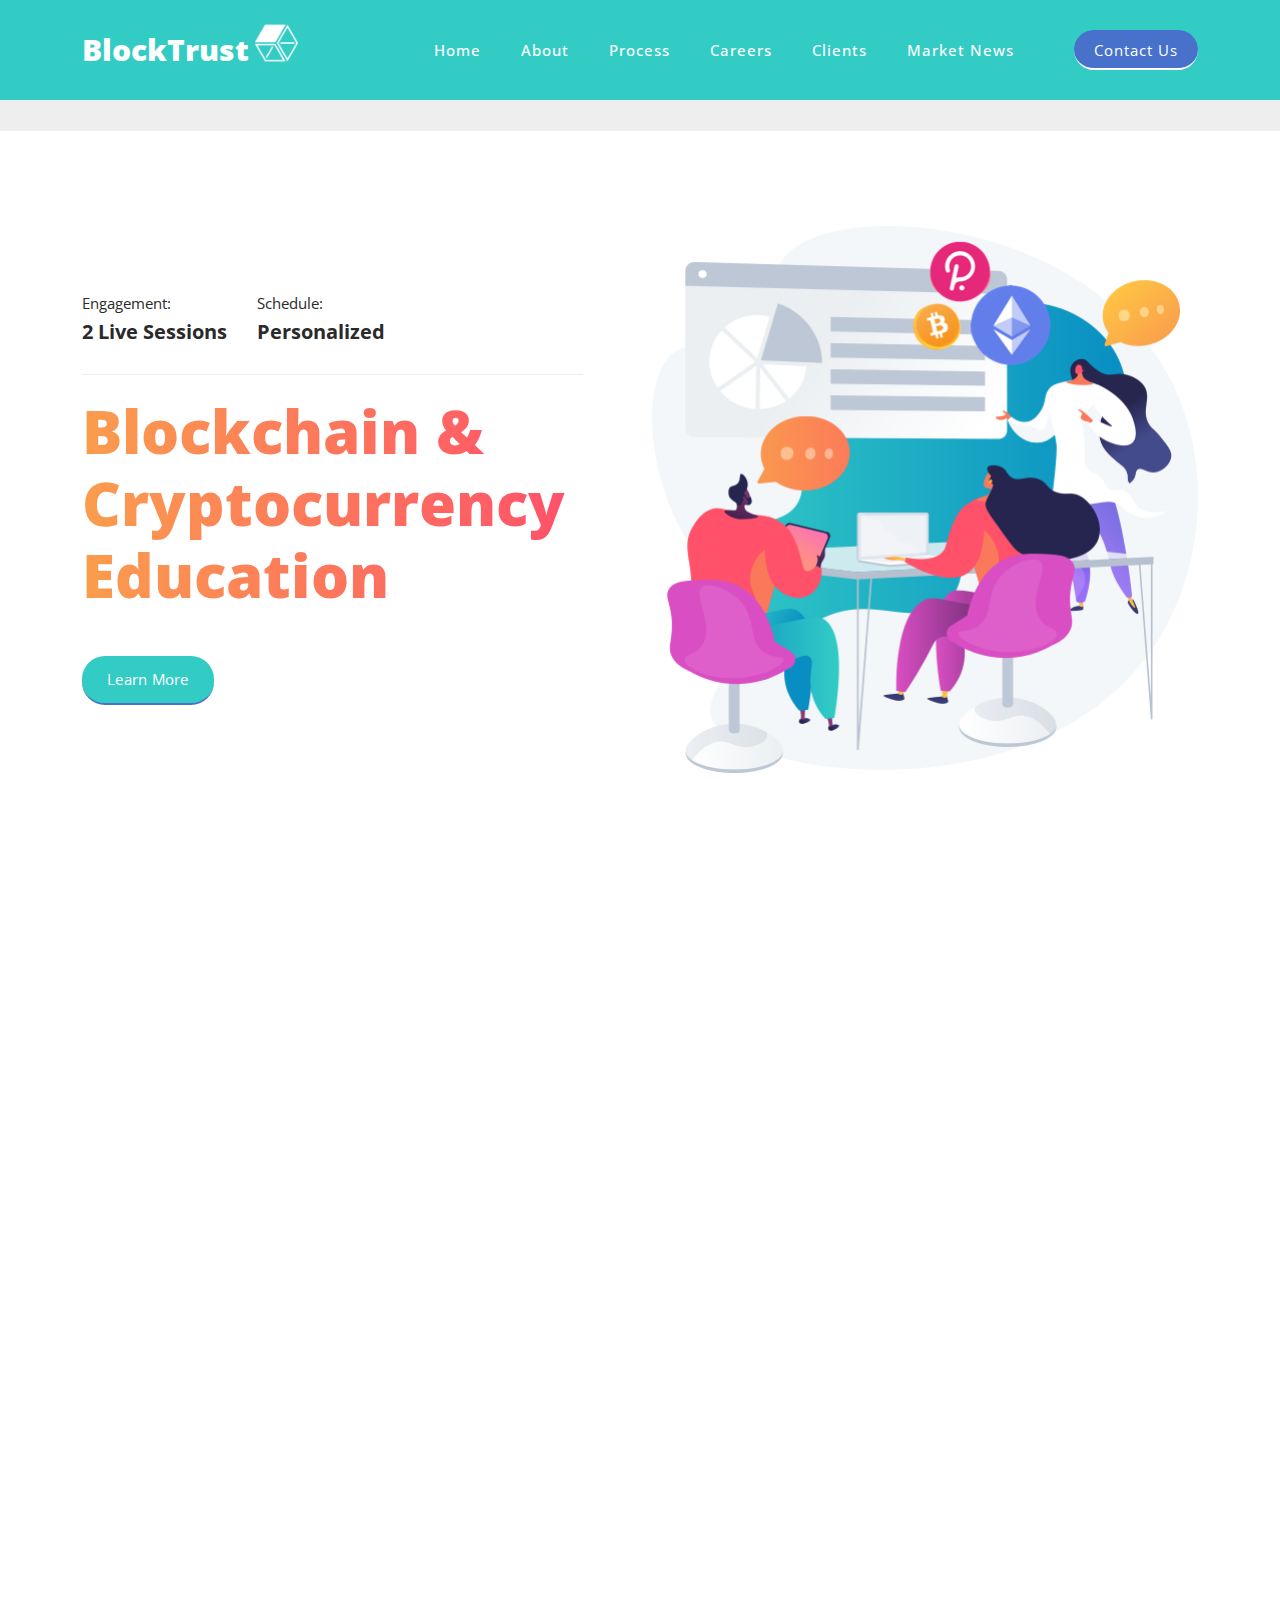
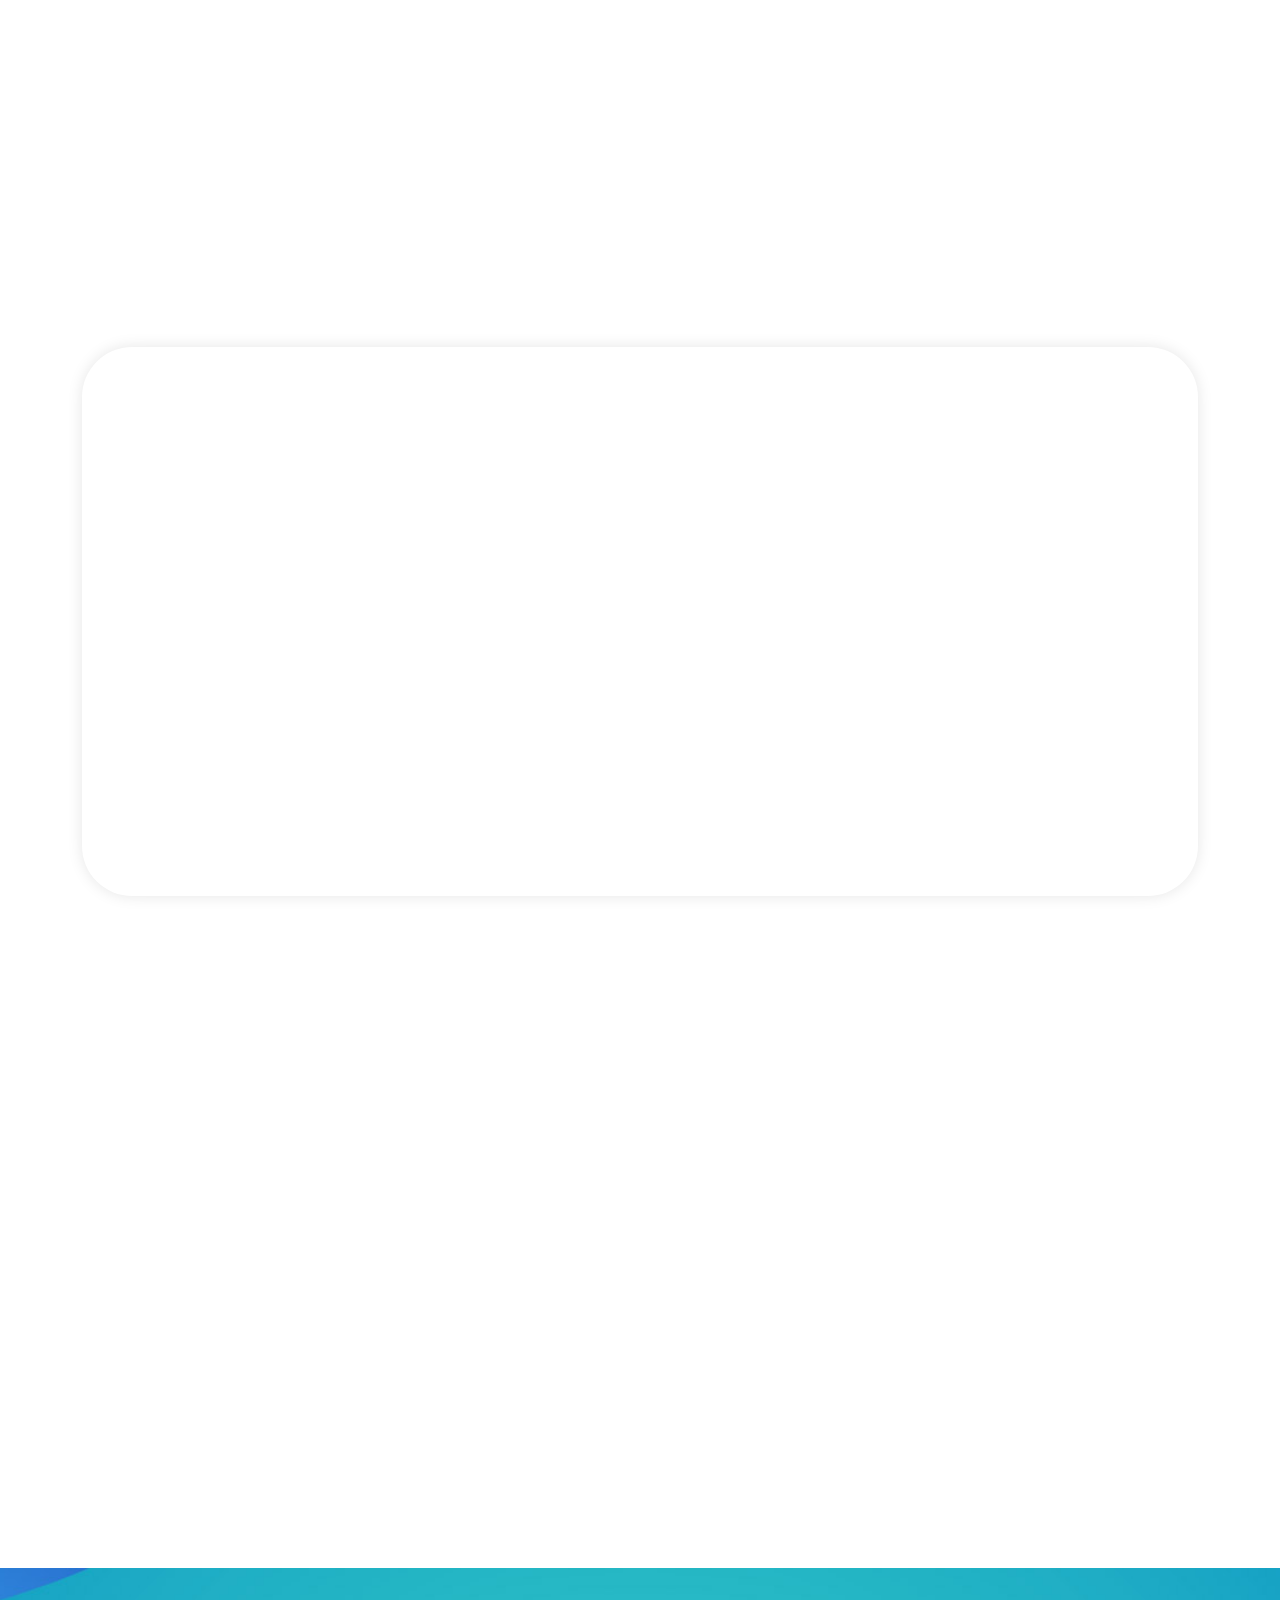
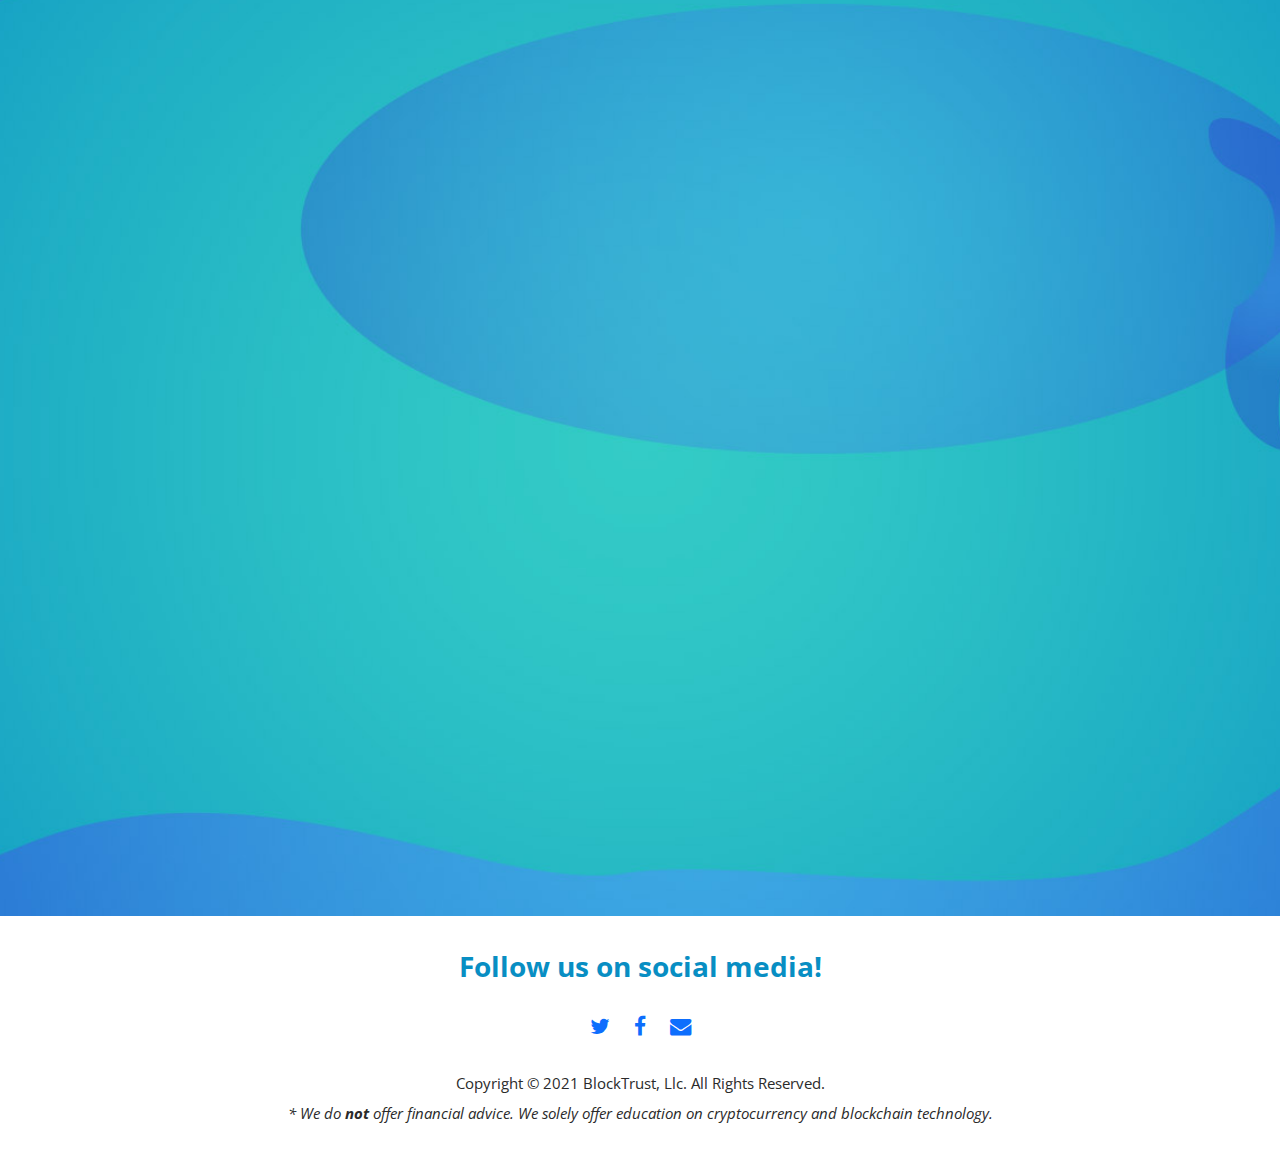
==== index.html @ fb780bac "updates" ====
<!DOCTYPE html>
<html lang="en">

  <head>

    <meta charset="UTF-8">
    <meta name="viewport" content="width=device-width, initial-scale=1, shrink-to-fit=no">
    <meta name="description" content="BlockTrust helps build clients' fluency in blockchain technology and empower them to take advantage of the opportunities the 'decentralized finance' (DeFi) technology revolution offers.">
    <meta name="author" content="BlockTrust Advisors">
    <link rel="icon" href="assets/images/favicon/favicon.ico" />
    <link rel="preconnect" href="https://fonts.gstatic.com">
    <link href="https://fonts.googleapis.com/css2?family=Open+Sans:wght@300;400;600;700;800&display=swap" rel="stylesheet">

    <title>BlockTrust - Blockchain & Cryptocurrency Education</title>

    <!-- Bootstrap core CSS -->
    <link href="vendor/bootstrap/css/bootstrap.min.css" rel="stylesheet">


    <!-- Additional CSS Files -->
    <link rel="stylesheet" href="assets/css/fontawesome.css">
    <link rel="stylesheet" href="assets/css/templatemo-seo-dream.css">
    <link rel="stylesheet" href="assets/css/animated.css">
    <link rel="stylesheet" href="assets/css/owl.css">
<!--

TemplateMo 563 SEO Dream

https://templatemo.com/tm-563-seo-dream

-->

</head>

<body>

  <!-- ***** Preloader Start ***** -->
  <div id="js-preloader" class="js-preloader">
    <div class="preloader-inner">
      <span class="dot"></span>
      <div class="dots">
        <span></span>
        <span></span>
        <span></span>
      </div>
    </div>
  </div>
  <!-- ***** Preloader End ***** -->

  <!-- ***** Header Area Start ***** -->
  <header class="header-area header-sticky wow slideInDown" data-wow-duration="0.75s" data-wow-delay="0s">
    
    <div class="container">
      <div class="row">
        <div class="col-12">
          <nav class="main-nav">
            <!-- ***** Logo Start ***** -->
            <a href="/" class="logo">
              <h4>BlockTrust <img style="vertical-align: baseline;max-width:44px;margin-bottom: -4px;margin-left:-3px" src="assets/images/logo_white.png" alt=""></h4>
            </a>
            <!-- ***** Logo End ***** -->
            <!-- ***** Menu Start ***** -->
            <ul class="nav">
              <li class="scroll-to-section"><a href="#top" class="active">Home</a></li>
              <li class="scroll-to-section"><a href="#about">About</a></li>
              <li class="scroll-to-section"><a href="#process">Process</a></li>
              <!--<li class="scroll-to-section"><a href="#services">Services</a></li>-->
              <!-- <li class="scroll-to-section"><a href="#news">Market News</a></li>--> 
              <li class="scroll-to-section"><a href="/careers">Careers</a></li> 
                  <li class="scroll-to-section"><a href="/clients">Clients</a></li> 
              <li class="scroll-to-section"><a href="/blog">Market News</a></li> 
              <!-- <li class="scroll-to-section"><a href="#contact">Contact Us</a></li> --> 
              <li class="scroll-to-section"><div class="main-blue-button"><a href="#contact">Contact Us</a></div></li> 
            </ul>        
            <a class='menu-trigger'>
                <span>Menu</span>
            </a>
            <!-- ***** Menu End ***** -->
          </nav>
        </div>
      </div>
    </div>
    <!-- ***** News Ticker Area Start ***** -->
    <div class="tcontainer">
      <div class="ticker-wrap">
        <div class="ticker-move">
          <div class="ticker-item"><strong>8/10</strong> AMC announces they will accept Bitcoin as payment.</div>
          <div class="ticker-item"><strong>8/9</strong> Changes to crypto provision in infrastructure bill blocked</div>
          <div class="ticker-item"><strong>8/2</strong> Cardano hits 2-month high with parachain auctions</div>
          <div class="ticker-item"><strong>6/19</strong> Paraguayan official says he plans to introduce bitcoin legislation next month.</div>
          <div class="ticker-item"><strong>6/18</strong> Goldman Sachs Begins Trading BTC Futures.</div>
          <div class="ticker-item"><strong>6/14</strong> Bitcoin jumps 12% amid international adoption news.</div>
          <div class="ticker-item"><strong>6/10</strong> SEC insider says Bitcoin ETF may be pushed to 2022.</div>
          <div class="ticker-item"><strong>6/8</strong> El Salvador becomes first country to adopt Bitcoin as legal tender.</div>
          <div class="ticker-item"><strong>5/24</strong> Goldman Sachs calls cryptocurrency an institutional asset class</div>
          <div class="ticker-item"><strong>5/5</strong> Janet Yellen hints at new regulatory structure for cryptocurrency, digital assets.</div>
          <div class="ticker-item"><strong>2/1</strong> J.P. Morgan creates digital coin for payments</div>
        </div>
      </div>
    </div>
    <!-- ***** News Ticker Area End ***** -->
  </header>
  <!-- ***** Header Area End ***** -->

  <div class="main-banner wow fadeIn" id="top" data-wow-duration="1s" data-wow-delay="0.5s">
    <div class="container">
      <div class="row">
        <div class="col-lg-12">
          <div class="row">
            <div class="col-lg-6 align-self-center">
              <div class="left-content header-text wow fadeInLeft" data-wow-duration="1s" data-wow-delay="1s">
                <div class="row">
                  <div class="col-lg-4 col-sm-4">
                    <div class="info-stat">
                      <h6>Engagement:</h6>
                      <h4>2 Live Sessions</h4>
                    </div>
                  </div>
                                    <div class="col-lg-4 col-sm-4">
                    <div class="info-stat">
                      <h6>Schedule:</h6>
                      <h4>Personalized</h4>
                    </div>
                  </div>
                  <div class="col-lg-4 col-sm-4">
                    <div class="info-stat">
                      <!-- <h6>Fee:</h6>
                      <h4>$225</h4> -->
                    </div>
                  </div>
                  <div class="col-lg-12">
                    <h2>Blockchain &amp; Cryptocurrency Education</h2>
                  </div>
                  <div class="col-lg-12">
                    <div class="main-green-button scroll-to-section">
                      <a href="#about">Learn More</a>
                    </div>
                  </div>
                </div>
              </div>
            </div>
            <div class="col-lg-6">
              <div class="right-image wow fadeInRight" data-wow-duration="1s" data-wow-delay="0.5s">
                <img src="assets/images/about-left-image.png" alt="">
              </div>
            </div>
          </div>
        </div>
      </div>
    </div>
  </div>



  <div id="about" class="about-us section">
    <div class="container">
      <div class="row">
        <div class="col-lg-6">
          <div class="left-image wow fadeInLeft" data-wow-duration="1s" data-wow-delay="0.5s">
            <img src="assets/images/banner-right-image.png" alt="">
          </div>
        </div>
        <div class="col-lg-6 align-self-center wow fadeInRight" data-wow-duration="1s" data-wow-delay="0.5s">
          <div class="section-heading">
            <h6>About Us</h6>
            <h2>We enable clients to use <em>blockchain</em> technology &amp; <span>wisely</span> invest.</h2>
          </div>
          <div class="row">
            <div class="col-lg-4 col-sm-4">
              <div class="about-item">
                <h4>Global</h4>
                <h6>3+ continents</h6>
              </div>
            </div>
            <div class="col-lg-4 col-sm-4">
              <div class="about-item">
                <h4>50+</h4>
                <h6>onboarded clients</h6>
              </div>
            </div>
            <div class="col-lg-4 col-sm-4">
              <div class="about-item">
                <h4>Experience</h4>
                <h6>9+ years</h6>
              </div>
            </div>
          </div>
          <p>Interest in crypto is skyrocketing, and while polls show massive public interest in cryptocurrency, the newness of the market, technological barriers, and price volatility can make dipping your toes into cryptocurrency an intimidating venture. Our mission is to build clients' fluency in blockchain technology and empower them to take advantage of the opportunities this technological revolution presents.</p> 
          <em>* We do <strong>not</strong> offer financial advice. We solely offer education on cryptocurrency and blockchain technology.</em>
          <!--  <div class="main-green-button"><a href="#process">Discover our process</a></div> -->
        </div>
      </div>
    </div>
  </div>
 

  <div id="process" class="features section" style="padding-top: 200px;">
    <div class="container">
      <div class="row">
        <div class="col-lg-6 offset-lg-3">
          <div class="section-heading wow bounceIn" data-wow-duration="1s" data-wow-delay="0.2s">
            <h6>Our Process</h6>
            <h2><span>Education</span> to <em>empower</em> clients</h2>
          </div>
        </div>
      </div>
    </div>
    <div class="container">
      <div class="row">
        <div class="col-lg-12">
          <div class="features-content">
            <div class="row">
              <div class="col-lg-3">
                <div class="features-item first-feature wow fadeInUp" data-wow-duration="1s" data-wow-delay="0s">
                  <div class="first-number number">
                    <h6>01</h6>
                  </div>
                  <div class="icon"></div>
                  <h4>Build Understanding</h4>
                  <div class="line-dec"></div>
                  <p style="font-size:13px">Cryptocurrency is quickly emerging as a complex asset class. Understanding the 'big picture' of decentralized finance (DeFi) is the first step to understanding the market.</p>
                </div>
              </div>
              <div class="col-lg-3">
                <div class="features-item second-feature wow fadeInUp" data-wow-duration="1s" data-wow-delay="0.2s">
                  <div class="second-number number">
                    <h6>02</h6>
                  </div>
                  <div class="icon"></div>
                  <h4>Develop a Strategy</h4>
                  <div class="line-dec"></div>
                  <p style="font-size:13px">With innovation comes volatility, and identifying 'blue-chip' crypto investments backed by real teams and companies is the key to risk mitigation. Thankfully, these don't change very often.</p>
                </div>
              </div>
              <div class="col-lg-3">
                <div class="features-item third-feature wow fadeInUp" data-wow-duration="1s" data-wow-delay="0.4s">
                  <div class="third-number number">
                    <h6>03</h6>
                  </div>
                  <div class="icon"></div>
                  <h4>Store<br>Securely</h4>
                  <div class="line-dec"></div>
                  <p style="font-size:13px">There are multiple online exchanges and proprietary software claiming to be the best when it comes to buying and storing crypto assets. We'll demistify this process and outline the pros and cons of each approach.</p>
                </div>
              </div>
              <div class="col-lg-3">
                <div class="features-item fourth-feature last-features-item wow fadeInUp" data-wow-duration="1s" data-wow-delay="0.6s">
                  <div class="fourth-number number">
                    <h6>04</h6>
                  </div>
                  <div class="icon"></div>
                  <h4>Analyze Performance</h4>
                  <div class="line-dec"></div>
                  <p style="font-size:13px">Success requires constant adjustment, and we do that for you. Our clients receive lifetime access to newsletters and quarterly market reports on market sentiment and emerging opportunities.</p>
                </div>
              </div>
            </div>
          </div>
        </div>
        <!--
        <div class="col-lg-12">
          <div class="skills-content">
            <div class="row">
              <div class="col-lg-3">
                <div class="skill-item wow fadeIn" data-wow-duration="1s" data-wow-delay="0s">
                  <div class="progress" data-percentage="80">
                    <span class="progress-left">
                      <span class="progress-bar"></span>
                    </span>
                    <span class="progress-right">
                      <span class="progress-bar"></span>
                    </span>
                    <div class="progress-value">
                      <div>
                        80%<br>
                        <span>HTML/CSS/JS</span>
                      </div>
                    </div>
                  </div>
                </div>
              </div>
              <div class="col-lg-3">
                <div class="skill-item wow fadeIn" data-wow-duration="1s" data-wow-delay="0.2s">
                  <div class="progress" data-percentage="60">
                    <span class="progress-left">
                      <span class="progress-bar"></span>
                    </span>
                    <span class="progress-right">
                      <span class="progress-bar"></span>
                    </span>
                    <div class="progress-value">
                      <div>
                        60%<br>
                        <span>Wordpress</span>
                      </div>
                    </div>
                  </div>
                </div>
              </div>
              <div class="col-lg-3">
                <div class="skill-item wow fadeIn" data-wow-duration="1s" data-wow-delay="0.4s">
                  <div class="progress" data-percentage="90">
                    <span class="progress-left">
                      <span class="progress-bar"></span>
                    </span>
                    <span class="progress-right">
                      <span class="progress-bar"></span>
                    </span>
                    <div class="progress-value">
                      <div>
                        90%<br>
                        <span>Marketing</span>
                      </div>
                    </div>
                  </div>
                </div>
              </div>
              <div class="col-lg-3">
                <div class="skill-item last-skill-item wow fadeIn" data-wow-duration="1s" data-wow-delay="0.6s">
                  <div class="progress" data-percentage="70">
                    <span class="progress-left">
                      <span class="progress-bar"></span>
                    </span>
                    <span class="progress-right">
                      <span class="progress-bar"></span>
                    </span>
                    <div class="progress-value">
                      <div>
                        70%<br>
                        <span>Photoshop</span>
                      </div>
                    </div>
                  </div>
                </div>
              </div>
            </div>
          </div>
        </div>
        --> 
      </div>
    </div>
  </div>


  <!-- 
  <div id="services" class="our-services section">
    <div class="container">
      <div class="row">
        <div class="col-lg-6 offset-lg-3">
          <div class="section-heading wow bounceIn" data-wow-duration="1s" data-wow-delay="0.2s">
            <h6>Our Services</h6>
            <h2 style="color:red">Might hide this section?</h2>
             <h2>Discover What We Do &amp; <span>Offer</span> To Our <em>Clients</em></h2> 
          </div>
        </div>
      </div>
    </div>
    <div class="container-fluid">
      <div class="row">
        <div class="col-lg-4">
          <div class="service-item wow bounceInUp" data-wow-duration="1s" data-wow-delay="0.3s">
            <div class="row">
              <div class="col-lg-4">
                <div class="icon">
                  <img src="assets/images/service-icon-01.png" alt="">
                </div>
              </div>
              <div class="col-lg-8">
                <div class="right-content">
                  <h4>Similar Websites</h4>
                  <p>Sed ut perspiciatis unde omnis iste natus error sit voluptatem accusantium dormque laudantium.</p>
                </div>
              </div>
            </div>
          </div>
        </div>
        <div class="col-lg-4">
          <div class="service-item wow bounceInUp" data-wow-duration="1s" data-wow-delay="0.4s">
            <div class="row">
              <div class="col-lg-4">
                <div class="icon">
                  <img src="assets/images/service-icon-02.png" alt="">
                </div>
              </div>
              <div class="col-lg-8">
                <div class="right-content">
                  <h4>Website Trends</h4>
                  <p>Sed ut perspiciatis unde omnis iste natus error sit voluptatem accusantium dormque laudantium.</p>
                </div>
              </div>
            </div>
          </div>
        </div>
        <div class="col-lg-4">
          <div class="service-item wow bounceInUp" data-wow-duration="1s" data-wow-delay="0.5s">
            <div class="row">
              <div class="col-lg-4">
                <div class="icon">
                  <img src="assets/images/service-icon-03.png" alt="">
                </div>
              </div>
              <div class="col-lg-8">
                <div class="right-content">
                  <h4>Traffic Analysis</h4>
                  <p>Sed ut perspiciatis unde omnis iste natus error sit voluptatem accusantium dormque laudantium.</p>
                </div>
              </div>
            </div>
          </div>
        </div>
        <div class="col-lg-4">
          <div class="service-item wow bounceInUp" data-wow-duration="1s" data-wow-delay="0.6s">
            <div class="row">
              <div class="col-lg-4">
                <div class="icon">
                  <img src="assets/images/service-icon-03.png" alt="">
                </div>
              </div>
              <div class="col-lg-8">
                <div class="right-content">
                  <h4>Optimizing Keywords</h4>
                  <p>Sed ut perspiciatis unde omnis iste natus error sit voluptatem accusantium dormque laudantium.</p>
                </div>
              </div>
            </div>
          </div>
        </div>
        <div class="col-lg-4">
          <div class="service-item wow bounceInUp" data-wow-duration="1s" data-wow-delay="0.7s">
            <div class="row">
              <div class="col-lg-4">
                <div class="icon">
                  <img src="assets/images/service-icon-01.png" alt="">
                </div>
              </div>
              <div class="col-lg-8">
                <div class="right-content">
                  <h4>Page Optimizations</h4>
                  <p>Sed ut perspiciatis unde omnis iste natus error sit voluptatem accusantium dormque laudantium.</p>
                </div>
              </div>
            </div>
          </div>
        </div>
        <div class="col-lg-4">
          <div class="service-item wow bounceInUp" data-wow-duration="1s" data-wow-delay="0.8s">
            <div class="row">
              <div class="col-lg-4">
                <div class="icon">
                  <img src="assets/images/service-icon-02.png" alt="">
                </div>
              </div>
              <div class="col-lg-8">
                <div class="right-content">
                  <h4>Deep URL Analysis</h4>
                  <p>Sed ut perspiciatis unde omnis iste natus error sit voluptatem accusantium dormque laudantium.</p>
                </div>
              </div>
            </div>
          </div>
        </div>
      </div>
    </div>
  </div>
  --> 

  <div id="news" class="our-news section">
    <div class="container">
      <div class="row">
        <div class="col-lg-7">
          <div class="section-heading wow fadeInLeft" data-wow-duration="1s" data-wow-delay="0.3s">
            <h6>Market News</h6>
            <h2>View the most recent news related to <em>cryptocurrency</em> and <span>blockchain</span> technology</h2>
          </div>
        </div>
      </div>
    </div>
    <div class="container-fluid wow fadeIn" data-wow-duration="1s" data-wow-delay="0.7s">
      <div class="row">
        <div class="col-lg-12">
          <div class="loop owl-carousel">
            
<!-- 
            <div class="item">
              <div class="news-item">
                <div class="thumb" style="  background: rgb(51,204,197); background: linear-gradient(105deg, rgba(51,204,197,1) 0%, rgba(8,141,195,1) 100%); height:200px;">
                   <div style="padding:24px;">
                    <span style="text-align:left !important;color:#fff;font-size:14px;font-weight:bold">05/24/2021</span><br><br>
                    <p style="text-align:left; color:#fff">Goldman Sachs calls cryptocurrency an institutional asset class</p>
                    <p style="text-align:left; color:#fff;margin-top:12px;"><a title="Goldman Sachs calls cryptocurrency an institutional asset class" target="_blank" rel="noopener noreferrer" href="https://www.goldmansachs.com/insights/pages/crypto-a-new-asset-class.html">
                      Read more...</a></p>
                  </div>
                </div>
              </div>
              <div class="news-item">
                <div class="thumb" style="  background: rgb(51,204,197); background: linear-gradient(105deg, rgba(51,204,197,1) 0%, rgba(8,141,195,1) 100%); height:200px;">
                   <div style="padding:24px;">
                    <span style="text-align:left !important;color:#fff;font-size:14px;font-weight:bold">02/01/2021</span><br><br>
                    <p style="text-align:left; color:#fff">J.P. Morgan creates digital coin for payments</p>
                    <p style="text-align:left; color:#fff;margin-top:12px;"><a title="J.P. Morgan creates digital coin for payments" target="_blank" rel="noopener noreferrer" href="https://www.jpmorgan.com/solutions/cib/news/digital-coin-payments">
                      Read more...</a></p>
                  </div>
                </div>
              </div>
            </div>



            <div class="item">
              <div class="news-item">
                <div class="thumb" style="  background: rgb(51,204,197); background: linear-gradient(105deg, rgba(51,204,197,1) 0%, rgba(8,141,195,1) 100%); height:200px;">
                   <div style="padding:24px;">
                    <span style="text-align:left !important;color:#fff;font-size:14px;font-weight:bold">05/05/2021</span><br><br>
                    <p style="text-align:left; color:#fff">Janet Yellen hints at new regulatory structure for cryptocurrency, digital assets</p>
                    <p style="text-align:left; color:#fff;margin-top:12px;"><a title="Janet Yellen hints at new regulatory structure for cryptocurrency, digital assets" target="_blank" rel="noopener noreferrer" href="https://www.ledgerinsights.com/janet-yellen-hints-at-new-regulatory-structure-for-cryptocurrency-digital-assets/">
                      Read more...</a></p>
                  </div>
                </div>
              </div>
              <div class="news-item">
                <div class="thumb" style="  background: rgb(51,204,197); background: linear-gradient(105deg, rgba(51,204,197,1) 0%, rgba(8,141,195,1) 100%); height:200px;">
                   <div style="content:contain;padding:18px;">
                    <span style="text-align:left !important;color:#fff;font-size:14px;font-weight:bold">05/05/2021</span><br><br>
                    <p style="text-align:left; color:#fff">Janet Yellen hints at new regulatory structure for cryptocurrency, digital assets</p>
                    <p style="text-align:left; color:#fff;margin-top:12px;"><a title="Janet Yellen hints at new regulatory structure for cryptocurrency, digital assets" target="_blank" rel="noopener noreferrer" href="https://www.ledgerinsights.com/janet-yellen-hints-at-new-regulatory-structure-for-cryptocurrency-digital-assets/">
                      Read more...</a></p>
                  </div>
                </div>
              </div>
            </div>



            <div class="item">
              <div class="news-item">
                <div class="thumb" style="  background: rgb(51,204,197); background: linear-gradient(105deg, rgba(51,204,197,1) 0%, rgba(8,141,195,1) 100%); height:200px;">
                   <div style="padding:24px;">
                    <span style="text-align:left !important;color:#fff;font-size:14px;font-weight:bold">05/05/2021</span><br><br>
                    <p style="text-align:left; color:#fff">Janet Yellen hints at new regulatory structure for cryptocurrency, digital assets</p>
                    <p style="text-align:left; color:#fff;margin-top:12px;"><a title="Janet Yellen hints at new regulatory structure for cryptocurrency, digital assets" target="_blank" rel="noopener noreferrer" href="https://www.ledgerinsights.com/janet-yellen-hints-at-new-regulatory-structure-for-cryptocurrency-digital-assets/">
                      Read more...</a></p>
                  </div>
                </div>
              </div>
              <div class="news-item">
                <div class="thumb" style="  background: rgb(51,204,197); background: linear-gradient(105deg, rgba(51,204,197,1) 0%, rgba(8,141,195,1) 100%); height:200px;">
                   <div style="content:contain;padding:18px;">
                    <span style="text-align:left !important;color:#fff;font-size:14px;font-weight:bold">05/05/2021</span><br><br>
                    <p style="text-align:left; color:#fff">Janet Yellen hints at new regulatory structure for cryptocurrency, digital assets</p>
                    <p style="text-align:left; color:#fff;margin-top:12px;"><a title="Janet Yellen hints at new regulatory structure for cryptocurrency, digital assets" target="_blank" rel="noopener noreferrer" href="https://www.ledgerinsights.com/janet-yellen-hints-at-new-regulatory-structure-for-cryptocurrency-digital-assets/">
                      Read more...</a></p>
                  </div>
                </div>
              </div>
            </div>


            <div class="item">
              <div class="news-item">
                <div class="thumb" style="  background: rgb(51,204,197); background: linear-gradient(105deg, rgba(51,204,197,1) 0%, rgba(8,141,195,1) 100%); height:200px;">
                   <div style="padding:24px;">
                    <span style="text-align:left !important;color:#fff;font-size:14px;font-weight:bold">05/05/2021</span><br><br>
                    <p style="text-align:left; color:#fff">Janet Yellen hints at new regulatory structure for cryptocurrency, digital assets</p>
                    <p style="text-align:left; color:#fff;margin-top:12px;"><a title="Janet Yellen hints at new regulatory structure for cryptocurrency, digital assets" target="_blank" rel="noopener noreferrer" href="https://www.ledgerinsights.com/janet-yellen-hints-at-new-regulatory-structure-for-cryptocurrency-digital-assets/">
                      Read more...</a></p>
                  </div>
                </div>
              </div>
              <div class="news-item">
                <div class="thumb" style="  background: rgb(51,204,197); background: linear-gradient(105deg, rgba(51,204,197,1) 0%, rgba(8,141,195,1) 100%); height:200px;">
                   <div style="content:contain;padding:18px;">
                    <span style="text-align:left !important;color:#fff;font-size:14px;font-weight:bold">05/05/2021</span><br><br>
                    <p style="text-align:left; color:#fff">Janet Yellen hints at new regulatory structure for cryptocurrency, digital assets</p>
                    <p style="text-align:left; color:#fff;margin-top:12px;"><a title="Janet Yellen hints at new regulatory structure for cryptocurrency, digital assets" target="_blank" rel="noopener noreferrer" href="https://www.ledgerinsights.com/janet-yellen-hints-at-new-regulatory-structure-for-cryptocurrency-digital-assets/">
                      Read more...</a></p>
                  </div>
                </div>
              </div>
            </div>

            
            <div class="item">
              <div class="news-item">
                <div class="thumb" style="  background: rgb(51,204,197); background: linear-gradient(105deg, rgba(51,204,197,1) 0%, rgba(8,141,195,1) 100%); height:200px;">
                   <div style="padding:24px;">
                    <span style="text-align:left !important;color:#fff;font-size:14px;font-weight:bold">05/05/2021</span><br><br>
                    <p style="text-align:left; color:#fff">Janet Yellen hints at new regulatory structure for cryptocurrency, digital assets</p>
                    <p style="text-align:left; color:#fff;margin-top:12px;"><a title="Janet Yellen hints at new regulatory structure for cryptocurrency, digital assets" target="_blank" rel="noopener noreferrer" href="https://www.ledgerinsights.com/janet-yellen-hints-at-new-regulatory-structure-for-cryptocurrency-digital-assets/">
                      Read more...</a></p>
                  </div>
                </div>
              </div>
              <div class="news-item">
                <div class="thumb" style="  background: rgb(51,204,197); background: linear-gradient(105deg, rgba(51,204,197,1) 0%, rgba(8,141,195,1) 100%); height:200px;">
                   <div style="content:contain;padding:18px;">
                    <span style="text-align:left !important;color:#fff;font-size:14px;font-weight:bold">05/05/2021</span><br><br>
                    <p style="text-align:left; color:#fff">Janet Yellen hints at new regulatory structure for cryptocurrency, digital assets</p>
                    <p style="text-align:left; color:#fff;margin-top:12px;"><a title="Janet Yellen hints at new regulatory structure for cryptocurrency, digital assets" target="_blank" rel="noopener noreferrer" href="https://www.ledgerinsights.com/janet-yellen-hints-at-new-regulatory-structure-for-cryptocurrency-digital-assets/">
                      Read more...</a></p>
                  </div>
                </div>
              </div>
            </div>


            <div class="item">
              <div class="news-item">
                <div class="thumb" style="  background: rgb(51,204,197); background: linear-gradient(105deg, rgba(51,204,197,1) 0%, rgba(8,141,195,1) 100%); height:200px;">
                   <div style="padding:24px;">
                    <span style="text-align:left !important;color:#fff;font-size:14px;font-weight:bold">05/05/2021</span><br><br>
                    <p style="text-align:left; color:#fff">Janet Yellen hints at new regulatory structure for cryptocurrency, digital assets</p>
                    <p style="text-align:left; color:#fff;margin-top:12px;"><a title="Janet Yellen hints at new regulatory structure for cryptocurrency, digital assets" target="_blank" rel="noopener noreferrer" href="https://www.ledgerinsights.com/janet-yellen-hints-at-new-regulatory-structure-for-cryptocurrency-digital-assets/">
                      Read more...</a></p>
                  </div>
                </div>
              </div>
            </div>

--> 


            <div class="item">
              <div class="news-item">
                <div class="thumb" style="  background: rgb(51,204,197); background: linear-gradient(105deg, rgba(51,204,197,1) 0%, rgba(8,141,195,1) 100%); height:200px;">
                   <div style="padding:24px;">
                    <span style="text-align:left !important;color:#fff;font-size:14px;font-weight:bold">06/19/2021</span><br><br>
                    <p style="text-align:left; color:#fff">Paraguayan official says he plans to introduce bitcoin legislation next month.</p>
                    <p style="text-align:left; color:#fff;margin-top:12px;"><a title="Paraguayan official says he plans to introduce bitcoin legislation next month." target="_blank" rel="noopener noreferrer" href="https://techstory.in/paraguay-welcomes-bitcoin-new-legislation-will-be-introduced-in-july/">
                      Read more...</a></p>
                  </div>
                </div>
              </div>
            </div>


            <div class="item">
              <div class="news-item">
                <div class="thumb" style="  background: rgb(51,204,197); background: linear-gradient(105deg, rgba(51,204,197,1) 0%, rgba(8,141,195,1) 100%); height:200px;">
                   <div style="padding:24px;">
                    <span style="text-align:left !important;color:#fff;font-size:14px;font-weight:bold">06/18/2021</span><br><br>
                    <p style="text-align:left; color:#fff">Goldman Sachs Begins Trading BTC Futures.</p>
                    <p style="text-align:left; color:#fff;margin-top:12px;"><a title="Goldman Sachs Begins Trading BTC Futures." target="_blank" rel="noopener noreferrer" href="https://finance.yahoo.com/news/goldman-sachs-begins-trading-btc-180700338.html">
                      Read more...</a></p>
                  </div>
                </div>
              </div>
            </div>

            <div class="item">
              <div class="news-item">
                <div class="thumb" style="  background: rgb(51,204,197); background: linear-gradient(105deg, rgba(51,204,197,1) 0%, rgba(8,141,195,1) 100%); height:200px;">
                   <div style="padding:24px;">
                    <span style="text-align:left !important;color:#fff;font-size:14px;font-weight:bold">06/14/2021</span><br><br>
                    <p style="text-align:left; color:#fff">Bitcoin jumps 12% amid international adoption news.</p>
                    <p style="text-align:left; color:#fff;margin-top:12px;"><a title="Bitcoin jumps 12% amid international adoption news." target="_blank" rel="noopener noreferrer" href="https://www.marketwatch.com/story/bitcoin-price-jumps-12-to-roughly-3-week-high-to-trade-above-40-000-11623678616">
                      Read more...</a></p>
                  </div>
                </div>
              </div>
            </div>


            <div class="item">
              <div class="news-item">
                <div class="thumb" style="  background: rgb(51,204,197); background: linear-gradient(105deg, rgba(51,204,197,1) 0%, rgba(8,141,195,1) 100%); height:200px;">
                   <div style="padding:24px;">
                    <span style="text-align:left !important;color:#fff;font-size:14px;font-weight:bold">06/10/2021</span><br><br>
                    <p style="text-align:left; color:#fff">SEC insider says Bitcoin ETF may be pushed to 2022.</p>
                    <p style="text-align:left; color:#fff;margin-top:12px;"><a title="SEC insider says Bitcoin ETF may be pushed to 2022." target="_blank" rel="noopener noreferrer" href="https://www.cnbc.com/2021/06/10/bitcoin-etf-approval-is-more-likely-in-2022-crypto-fund-manager.html">
                      Read more...</a></p>
                  </div>
                </div>
              </div>
            </div>

            <div class="item">
              <div class="news-item">
                <div class="thumb" style="  background: rgb(51,204,197); background: linear-gradient(105deg, rgba(51,204,197,1) 0%, rgba(8,141,195,1) 100%); height:200px;">
                   <div style="padding:24px;">
                    <span style="text-align:left !important;color:#fff;font-size:14px;font-weight:bold">06/08/2021</span><br><br>
                    <p style="text-align:left; color:#fff">El Salvador becomes first country to adopt bitcoin as legal tender</p>
                    <p style="text-align:left; color:#fff;margin-top:12px;"><a title="El Salvador becomes first country to adopt bitcoin as legal tender" target="_blank" rel="noopener noreferrer" href="https://www.cnbc.com/2021/06/09/el-salvador-proposes-law-to-make-bitcoin-legal-tender.html">
                      Read more...</a></p>
                  </div>
                </div>
              </div>
            </div>

            <div class="item">
              <div class="news-item">
                <div class="thumb" style="  background: rgb(51,204,197); background: linear-gradient(105deg, rgba(51,204,197,1) 0%, rgba(8,141,195,1) 100%); height:200px;">
                   <div style="padding:24px;">
                    <span style="text-align:left !important;color:#fff;font-size:14px;font-weight:bold">06/02/2021</span><br><br>
                    <p style="text-align:left; color:#fff">Forbes: Guggenheim to launch a new fund with Bitcoin exposure</p>
                    <p style="text-align:left; color:#fff;margin-top:12px;"><a title="Guggenheim To Launch A New Fund With Bitcoin Exposure" target="_blank" rel="noopener noreferrer" href="https://www.forbes.com/sites/emilymason/2021/06/02/guggenheim-to-launch-a-new-fund-with-potential-bitcoin-exposure/?sh=3887516342fe">
                      Read more...</a></p>
                  </div>
                </div>
              </div>
            </div>

            <div class="item">
              <div class="news-item">
                <div class="thumb" style="  background: rgb(51,204,197); background: linear-gradient(105deg, rgba(51,204,197,1) 0%, rgba(8,141,195,1) 100%); height:200px;">
                   <div style="padding:24px;">
                    <span style="text-align:left !important;color:#fff;font-size:14px;font-weight:bold">06/03/2021</span><br><br>
                    <p style="text-align:left; color:#fff">Norton Antivirus adds Ethereum mining capability software</p>
                    <p style="text-align:left; color:#fff;margin-top:12px;"><a title="Norton Antivirus adds Ethereum mining capability software" target="_blank" rel="noopener noreferrer" href="https://www.tomshardware.com/news/norton-antivirus-reveals-ethereum-mining-tool">
                      Read more...</a></p>
                  </div>
                </div>
              </div>
            </div>

            <div class="item">
              <div class="news-item">
                <div class="thumb" style="  background: rgb(51,204,197); background: linear-gradient(105deg, rgba(51,204,197,1) 0%, rgba(8,141,195,1) 100%); height:200px;">
                   <div style="padding:24px;">
                    <span style="text-align:left !important;color:#fff;font-size:14px;font-weight:bold">05/24/2021</span><br><br>
                    <p style="text-align:left; color:#fff">Goldman Sachs calls cryptocurrency an institutional asset class</p>
                    <p style="text-align:left; color:#fff;margin-top:12px;"><a title="Goldman Sachs calls cryptocurrency an institutional asset class" target="_blank" rel="noopener noreferrer" href="https://www.goldmansachs.com/insights/pages/crypto-a-new-asset-class.html">
                      Read more...</a></p>
                  </div>
                </div>
              </div>
            </div>

            <div class="item">
              <div class="news-item">
                <div class="thumb" style="  background: rgb(51,204,197); background: linear-gradient(105deg, rgba(51,204,197,1) 0%, rgba(8,141,195,1) 100%); height:200px;">
                   <div style="padding:24px;">
                    <span style="text-align:left !important;color:#fff;font-size:14px;font-weight:bold">05/05/2021</span><br><br>
                    <p style="text-align:left; color:#fff">Janet Yellen hints at new regulatory structure for cryptocurrency, digital assets</p>
                    <p style="text-align:left; color:#fff;margin-top:12px;"><a title="Janet Yellen hints at new regulatory structure for cryptocurrency, digital assets" target="_blank" rel="noopener noreferrer" href="https://www.ledgerinsights.com/janet-yellen-hints-at-new-regulatory-structure-for-cryptocurrency-digital-assets/">
                      Read more...</a></p>
                  </div>
                </div>
              </div>
            </div>



            <div class="item">
              <div class="news-item">
                <div class="thumb" style="  background: rgb(51,204,197); background: linear-gradient(105deg, rgba(51,204,197,1) 0%, rgba(8,141,195,1) 100%); height:200px;">
                   <div style="padding:24px;">
                    <span style="text-align:left !important;color:#fff;font-size:14px;font-weight:bold">02/01/2021</span><br><br>
                    <p style="text-align:left; color:#fff">J.P. Morgan creates digital coin for payments</p>
                    <p style="text-align:left; color:#fff;margin-top:12px;"><a title="J.P. Morgan creates digital coin for payments" target="_blank" rel="noopener noreferrer" href="https://www.jpmorgan.com/solutions/cib/news/digital-coin-payments">
                      Read more...</a></p>
                  </div>
                </div>
              </div>
            </div>

            <div class="item">
              <div class="news-item">
                <div class="thumb" style="  background: rgb(51,204,197); background: linear-gradient(105deg, rgba(51,204,197,1) 0%, rgba(8,141,195,1) 100%); height:200px;">
                   <div style="padding:24px;">
                    <span style="text-align:left !important;color:#fff;font-size:14px;font-weight:bold">06/02/2021</span><br><br>
                    <p style="text-align:left; color:#fff">VC firm launches $30 million funding for $DOT integration</p>
                    <p style="text-align:left; color:#fff;margin-top:12px;"><a title="Master Ventures has launched a $30 million venture capital fund to support Polkadot integration projects as well as other early-stage ventures building on the protocol" target="_blank" rel="noopener noreferrer" href="https://www.jpmorgan.com/solutions/cib/news/digital-coin-payments">
                      Read more...</a></p>
                  </div>
                </div>
              </div>
            </div>



          </div>
        </div>
      </div>
    </div>
  </div>

  <div id="contact" class="contact-us section">
    <div class="container">
      <div class="row">
        <div class="col-lg-12 wow fadeInUp" data-wow-duration="0.5s" data-wow-delay="0.25s">
          <form 
            id="contact" 
            action="https://formspree.io/f/xeqvgnql" 
            onsubmit="window.location.href = 'https://blocktrustadvisors.com';"
            method="POST"
          >
            <div class="row">
              <div class="col-lg-6 offset-lg-3">
                <div class="section-heading">
                  <h6>Contact Us</h6>
                  <!-- <h2>Fill Out The Form Below To <span>Get</span> In <em>Touch</em> With Us</h2> --> 
              
                  <!-- 
                  <h2><span>Calendly</span></h2>
                  <p><a title='Book Calendly meeting' href='https://calendly.com/blocktrustadvisor' target='_blank'>Click here</a> to view and book available meeting slots. <br><span style='color:grey'>* Please note that doing so indicates you're willing to Venmo/CashApp $150 USD upon meeting.</span></p>

                  <br>
                  --> 

                  <h2><span>Learn more</span></h2>
                  <p>Please fill out the form below and one of our team members will reach out to provide additional information about our educational services.</p>

                </div>
              </div>
              <div class="col-lg-12">
                <div class="row">
                  <div class="col-lg-6">
                    <fieldset>
                      <input type="name" name="first_name" id="name" placeholder="* First name" autocomplete="on" required>
                    </fieldset>
                  </div>
                  <div class="col-lg-6">
                    <fieldset>
                      <input type="surname" name="last_name" id="surname" placeholder="* Last name" autocomplete="on" required>
                    </fieldset>
                  </div>
                  <div class="col-lg-6">
                    <fieldset>
                      <input type="text" name="email" id="email" pattern="[^ @]*@[^ @]*" placeholder="* Email address" required>
                    </fieldset>
                  </div>
                  <div class="col-lg-6">
                    <fieldset>
                      <input type="subject" name="phone_number" id="phone_number" placeholder="Telephone number" autocomplete="on">
                    </fieldset>
                  </div>
                  <div class="col-lg-12">
                    <fieldset>
                      <textarea name="message" type="text" class="form-control" id="message" placeholder="Please provide any additional information or questions you may have."></textarea>  
                    </fieldset>
                  </div>
                  <div class="col-lg-12">
                    <fieldset>
                      <button type="submit" id="form-submit" class="main-button ">Send Message</button>
                    </fieldset>
                  </div>
                </div>
              </div>
              <!--
              <div class="col-lg-6">
                <div class="contact-info">
                  <ul>
                    <li>
                      <div class="icon">
                        <img src="assets/images/contact-icon-01.png" alt="email icon">
                      </div>
                      <a href="#">info@company.com</a>
                    </li>
                    <li>
                      <div class="icon">
                        <img src="assets/images/contact-icon-02.png" alt="phone">
                      </div>
                      <a href="#">+001-002-0034</a>
                    </li>
                    <li>
                      <div class="icon">
                        <img src="assets/images/contact-icon-03.png" alt="location">
                      </div>
                      <a href="#">26th Street, Digital Villa</a>
                    </li>
                  </ul>
                </div>
              </div>
              -->
            </div>
          </form>
        </div>
      </div>
    </div>
  </div>

  <footer>
    <div class="container">
      <div class="row">
       <div class="col-lg-12" style="text-align:center;margin-top:34px;margin-bottom:0px">
          <h3 style="color:#088ec3; font-weight:bold;margin-bottom:30px"><span>Follow us on social media!</span></h3>
          <a style='margin-left:0' target='_blank' title='Follow Blocktrust Advisors on Twitter' href='https://twitter.com/_crypto_teacher'><i class="fa fa-twitter fa-lg"></i></a>
          <a style='margin-left:20px' target='_blank' title='Add Blocktrust Advisors on FaceBook' href='https://twitter.com/_crypto_teacher'><i class="fa fa-facebook fa-lg"></i></a>
          <a style='margin-left:20px' title='Email Blocktrust Advisors' href='mailto:blocktrustadvisor@gmail.com'><i class="fa fa-envelope fa-lg"></i></a>
        </div>
        <div class="col-lg-12">
          <p>Copyright © 2021 BlockTrust, Llc. All Rights Reserved. <br>
          <em>* We do <strong>not</strong> offer financial advice. We solely offer education on cryptocurrency and blockchain technology.</em>
          
          <!--<br>Web Designed by <a rel="nofollow" href="https://templatemo.com" title="free CSS templates">TemplateMo</a>-->
          </p>
        </div>
      </div>
    </div>
  </footer>

  <!-- Scripts -->
  <script src="vendor/jquery/jquery.min.js"></script>
  <script src="vendor/bootstrap/js/bootstrap.bundle.min.js"></script>
  <script src="assets/js/owl-carousel.js"></script>
  <script src="assets/js/animation.js"></script>
  <script src="assets/js/imagesloaded.js"></script>
  <script src="assets/js/custom.js"></script>

</body>
</html>
---- assets/css/templatemo-seo-dream.css ----
/*

TemplateMo 563 SEO Dream

https://templatemo.com/tm-563-seo-dream

/
/* ---------------------------------------------
Table of contents
------------------------------------------------
01. font & reset css
02. reset
03. global styles
04. header
05. banner
06. features
07. testimonials
08. contact
09. footer
10. preloader
11. search
12. news

--------------------------------------------- */
/* 
---------------------------------------------
font & reset css
--------------------------------------------- 
*/
@import url('https://fonts.googleapis.com/css2?family=Open+Sans:wght@300;400;600;700;800&display=swap');
/* 
---------------------------------------------
reset
--------------------------------------------- 
*/
html, body, div, span, applet, object, iframe, h1, h2, h3, h4, h5, h6, p, blockquote, div
pre, a, abbr, acronym, address, big, cite, code, del, dfn, em, font, img, ins, kbd, q,
s, samp, small, strike, strong, sub, sup, tt, var, b, u, i, center, dl, dt, dd, ol, ul, li,
figure, header, nav, section, article, aside, footer, figcaption {
  margin: 0;
  padding: 0;
  border: 0;
  outline: 0;
}

/* clear fix */
.grid:after {
  content: '';
  display: block;
  clear: both;
}

/* ---- .grid-item ---- */

.grid-sizer,
.grid-item {
  width: 50%;
}

.grid-item {
  float: left;
}

.grid-item img {
  display: block;
  max-width: 100%;
}

.clearfix:after {
  content: ".";
  display: block;
  clear: both;
  visibility: hidden;
  line-height: 0;
  height: 0;
}

.clearfix {
  display: inline-block;
}

html[xmlns] .clearfix {
  display: block;
}

* html .clearfix {
  height: 1%;
}

ul, li {
  padding: 0;
  margin: 0;
  list-style: none;
}

header, nav, section, article, aside, footer, hgroup {
  display: block;
}

* {
  box-sizing: border-box;
}

html, body {
  font-family: 'Open Sans', sans-serif;
  font-weight: 400;
  background-color: #fff;
  -ms-text-size-adjust: 100%;
  -webkit-font-smoothing: antialiased;
  -moz-osx-font-smoothing: grayscale;
}

a {
  text-decoration: none !important;
}

h1, h2, h3, h4, h5, h6 {
  margin-top: 0px;
  margin-bottom: 0px;
}

ul {
  margin-bottom: 0px;
}

p {
  font-size: 15px;
  line-height: 30px;
  color: #2a2a2a;
}

img {
  width: 100%;
  overflow: hidden;
}

/* 
---------------------------------------------
global styles
--------------------------------------------- 
*/
html,
body {
  background: #fff;
  font-family: 'Open Sans', sans-serif;
}

::selection {
  background: #03a4ed;
  color: #fff;
}

::-moz-selection {
  background: #03a4ed;
  color: #fff;
}

@media (max-width: 991px) {
  html, body {
    overflow-x: hidden;
  }
  .mobile-top-fix {
    margin-top: 30px;
    margin-bottom: 0px;
  }
  .mobile-bottom-fix {
    margin-bottom: 30px;
  }
  .mobile-bottom-fix-big {
    margin-bottom: 60px;
  }
}

.page-section {
  margin-top: 120px;
}

.section-heading {
  margin-bottom: 60px;
}

.section-heading h6 {
  font-size: 15px;
  font-weight: 700;
  color: #33ccc5;
  text-transform: uppercase;
  margin-bottom: 15px;

}

.section-heading h2 {
  font-size: 30px;
  text-transform: capitalize;
  color: #2a2a2a;
  font-weight: 800;
  position: relative;
  z-index: 2;
  line-height: 45px;
}

.section-heading h2 em {
  font-style: normal;
  color: #33ccc5;
}

.section-heading h2 span {
  color: #088ec3;
}

.main-blue-button a {
  display: inline-block;
  background-color: #4771cb;
  font-size: 15px;
  font-weight: 400;
  color: #fff;
  text-transform: capitalize;
  padding: 12px 25px;
  border-radius: 23px;
  letter-spacing: 0.25px;
  border-bottom: 2px solid #fff!important;
  transition: all .3s;
}

.main-blue-button a:hover {
  background-color: #fff!important;
  color: #4771cb!important;
  border-bottom: 2px solid #4771cb!important;
}

.main-green-button a {
  display: inline-block;
  background-color: #33ccc5;
  font-size: 15px;
  font-weight: 400;
  color: #fff;
  text-transform: capitalize;
  padding: 12px 25px;
  border-radius: 23px;
  letter-spacing: 0.25px;
  border-bottom: 2px solid #4771cb!important;
  transition: all .3s;
}

.main-green-button a:hover {
  background-color: #4771cb!important;
  color: #fff!important;
  border-bottom: 2px solid #33ccc5!important;
}


/* 
---------------------------------------------
header
--------------------------------------------- 
*/

.background-header {
  background-color: #33ccc5!important;
  height: 80px!important;
  position: fixed!important;
  top: 0px;
  left: 0px;
  right: 0px;
  box-shadow: 0px 0px 10px rgba(0,0,0,0.15)!important;
}

.background-header .logo,
.background-header .main-nav .nav li a {
  color: #fff;
}

.background-header .main-nav .nav li:hover a {
  color: #33ccc5;
}

.background-header .nav li a.active {
  position: relative;
  color: #fff;
}

.background-header .nav li a.active:after {
  position: absolute;
  width: 20px;
  height: 2px;
  background-color: #4771cb;
  content: '';
  left: 50%;
  bottom: 0px;
  transform: translateX(-10px);
}

.header-area {
  background-color: #33ccc5;
  position: absolute;
  top: 0px;
  left: 0px;
  right: 0px;
  z-index: 100;
  height: 100px;
  -webkit-transition: all .5s ease 0s;
  -moz-transition: all .5s ease 0s;
  -o-transition: all .5s ease 0s;
  transition: all .5s ease 0s;
}

.header-area .main-nav {
  min-height: 80px;
  background: transparent;
}

.header-area .main-nav .logo {
  float: left;
  -webkit-transition: all 0.3s ease 0s;
  -moz-transition: all 0.3s ease 0s;
  -o-transition: all 0.3s ease 0s;
  transition: all 0.3s ease 0s;
}

.header-area .main-nav .logo h4 {
    font-size: 30px;
    font-weight: 800;
    text-transform: capitalize;
    color: #fff;
    line-height: 100px;
    float: left;
    -webkit-transition: all 0.3s ease 0s;
    -moz-transition: all 0.3s ease 0s;
    -o-transition: all 0.3s ease 0s;
    transition: all 0.3s ease 0s;
}

.header-area .main-nav .logo h4 img {
  max-width: 30px;
  margin-top: -20px;
  margin-left: 5px;
}

.background-header .main-nav .logo h4 {
  line-height: 80px;
}

.background-header .main-nav .nav {
  margin-top: 20px !important;
}

.header-area .main-nav .nav {
  float: right;
  margin-top: 30px;
  margin-right: 0px;
  background-color: transparent;
  -webkit-transition: all 0.3s ease 0s;
  -moz-transition: all 0.3s ease 0s;
  -o-transition: all 0.3s ease 0s;
  transition: all 0.3s ease 0s;
  position: relative;
  z-index: 999;
}

.header-area .main-nav .nav li {
  padding-left: 20px;
  padding-right: 20px;
}

.header-area .main-nav .nav li:last-child {
  padding-right: 0px;
  padding-left: 40px;
}

.header-area .main-nav .nav li:last-child a ,
.background-header .main-nav .nav li:last-child a {
  padding: 0px 20px;
  font-weight: 400;
}

.header-area .main-nav .nav li:last-child a:hover ,
.background-header .main-nav .nav li:last-child a:hover {
  color: #4771cb !important;
}

.header-area .main-nav .nav li a {
  display: block;
  font-weight: 500;
  font-size: 15px;
  color: #fff;
  text-transform: capitalize;
  -webkit-transition: all 0.3s ease 0s;
  -moz-transition: all 0.3s ease 0s;
  -o-transition: all 0.3s ease 0s;
  transition: all 0.3s ease 0s;
  height: 40px;
  line-height: 40px;
  border: transparent;
  letter-spacing: 1px;
}

.header-area .main-nav .nav li:hover a,
.header-area .main-nav .nav li a.active {
  color: #fff!important;
}

.background-header .main-nav .nav li:hover a,
.background-header .main-nav .nav li a.active {
  color: #fff!important;
  opacity: 1;
}

.header-area .main-nav .nav li.submenu {
  position: relative;
  padding-right: 30px;
}

.header-area .main-nav .nav li.submenu:after {
  font-family: FontAwesome;
  content: "\f107";
  font-size: 12px;
  color: #2a2a2a;
  position: absolute;
  right: 18px;
  top: 12px;
}

.background-header .main-nav .nav li.submenu:after {
  color: #2a2a2a;
}

.header-area .main-nav .nav li.submenu ul {
  position: absolute;
  width: 200px;
  box-shadow: 0 2px 28px 0 rgba(0, 0, 0, 0.06);
  overflow: hidden;
  top: 50px;
  opacity: 0;
  transform: translateY(+2em);
  visibility: hidden;
  z-index: -1;
  transition: all 0.3s ease-in-out 0s, visibility 0s linear 0.3s, z-index 0s linear 0.01s;
}

.header-area .main-nav .nav li.submenu ul li {
  margin-left: 0px;
  padding-left: 0px;
  padding-right: 0px;
}

.header-area .main-nav .nav li.submenu ul li a {
  opacity: 1;
  display: block;
  background: #f7f7f7;
  color: #2a2a2a!important;
  padding-left: 20px;
  height: 40px;
  line-height: 40px;
  -webkit-transition: all 0.3s ease 0s;
  -moz-transition: all 0.3s ease 0s;
  -o-transition: all 0.3s ease 0s;
  transition: all 0.3s ease 0s;
  position: relative;
  font-size: 13px;
  font-weight: 400;
  border-bottom: 1px solid #eee;
}

.header-area .main-nav .nav li.submenu ul li a:hover {
  background: #fff;
  color: #33ccc5!important;
  padding-left: 25px;
}

.header-area .main-nav .nav li.submenu ul li a:hover:before {
  width: 3px;
}

.header-area .main-nav .nav li.submenu:hover ul {
  visibility: visible;
  opacity: 1;
  z-index: 1;
  transform: translateY(0%);
  transition-delay: 0s, 0s, 0.3s;
}

.header-area .main-nav .menu-trigger {
  cursor: pointer;
  display: block;
  position: absolute;
  top: 33px;
  width: 32px;
  height: 40px;
  text-indent: -9999em;
  z-index: 99;
  right: 40px;
  display: none;
}

.background-header .main-nav .menu-trigger {
  top: 23px;
}

.header-area .main-nav .menu-trigger span,
.header-area .main-nav .menu-trigger span:before,
.header-area .main-nav .menu-trigger span:after {
  -moz-transition: all 0.4s;
  -o-transition: all 0.4s;
  -webkit-transition: all 0.4s;
  transition: all 0.4s;
  background-color: #fff;
  display: block;
  position: absolute;
  width: 30px;
  height: 2px;
  left: 0;
}

.background-header .main-nav .menu-trigger span,
.background-header .main-nav .menu-trigger span:before,
.background-header .main-nav .menu-trigger span:after {
  background-color: #fff;
}

.header-area .main-nav .menu-trigger span:before,
.header-area .main-nav .menu-trigger span:after {
  -moz-transition: all 0.4s;
  -o-transition: all 0.4s;
  -webkit-transition: all 0.4s;
  transition: all 0.4s;
  background-color: #fff;
  display: block;
  position: absolute;
  width: 30px;
  height: 2px;
  left: 0;
  width: 75%;
}

.background-header .main-nav .menu-trigger span:before,
.background-header .main-nav .menu-trigger span:after {
  background-color: #fff;
}

.header-area .main-nav .menu-trigger span:before,
.header-area .main-nav .menu-trigger span:after {
  content: "";
}

.header-area .main-nav .menu-trigger span {
  top: 16px;
}

.header-area .main-nav .menu-trigger span:before {
  -moz-transform-origin: 33% 100%;
  -ms-transform-origin: 33% 100%;
  -webkit-transform-origin: 33% 100%;
  transform-origin: 33% 100%;
  top: -10px;
  z-index: 10;
}

.header-area .main-nav .menu-trigger span:after {
  -moz-transform-origin: 33% 0;
  -ms-transform-origin: 33% 0;
  -webkit-transform-origin: 33% 0;
  transform-origin: 33% 0;
  top: 10px;
}

.header-area .main-nav .menu-trigger.active span,
.header-area .main-nav .menu-trigger.active span:before,
.header-area .main-nav .menu-trigger.active span:after {
  background-color: transparent;
  width: 100%;
}

.header-area .main-nav .menu-trigger.active span:before {
  -moz-transform: translateY(6px) translateX(1px) rotate(45deg);
  -ms-transform: translateY(6px) translateX(1px) rotate(45deg);
  -webkit-transform: translateY(6px) translateX(1px) rotate(45deg);
  transform: translateY(6px) translateX(1px) rotate(45deg);
  background-color: #fff;
}

.background-header .main-nav .menu-trigger.active span:before {
  background-color: #fff;
}

.header-area .main-nav .menu-trigger.active span:after {
  -moz-transform: translateY(-6px) translateX(1px) rotate(-45deg);
  -ms-transform: translateY(-6px) translateX(1px) rotate(-45deg);
  -webkit-transform: translateY(-6px) translateX(1px) rotate(-45deg);
  transform: translateY(-6px) translateX(1px) rotate(-45deg);
  background-color: #fff;
}

.background-header .main-nav .menu-trigger.active span:after {
  background-color: #fff;
}

.header-area.header-sticky {
  min-height: 80px;
}

.header-area .nav {
  margin-top: 30px;
}

.header-area.header-sticky .nav li a.active {
  color: #33ccc5;
}

@media (max-width: 1200px) {
  .header-area .main-nav .nav li {
    padding-left: 12px;
    padding-right: 12px;
  }
  .header-area .main-nav:before {
    display: none;
  }
}

@media (max-width: 992px) {
  .header-area .main-nav .nav li:last-child  ,
  .background-header .main-nav .nav li:last-child {
    display: none;
  }
  .header-area .main-nav .nav li:nth-child(6),
  .background-header .main-nav .nav li:nth-child(6) {
    padding-right: 0px;
  }
}

@media (max-width: 767px) {
  .background-header .main-nav .nav {
    margin-top: 80px !important;
  }
  .header-area .main-nav .logo {
    color: #1e1e1e;
  }
  .header-area.header-sticky .nav li a:hover,
  .header-area.header-sticky .nav li a.active {
    color: #33ccc5!important;
    opacity: 1;
  }
  .header-area.header-sticky .nav li.search-icon a {
    width: 100%;
  }
  .header-area {
    background-color: #33ccc5;
    padding: 0px 15px;
    height: 100px;
    box-shadow: none;
    text-align: center;
  }
  .header-area .container {
    padding: 0px;
  }
  .header-area .logo {
    margin-left: 30px;
  }
  .header-area .menu-trigger {
    display: block !important;
  }
  .header-area .main-nav {
    overflow: hidden;
  }
  .header-area .main-nav .nav {
    float: none;
    width: 100%;
    display: none;
    -webkit-transition: all 0s ease 0s;
    -moz-transition: all 0s ease 0s;
    -o-transition: all 0s ease 0s;
    transition: all 0s ease 0s;
    margin-left: 0px;
  }
  .background-header .nav {
    margin-top: 80px;
  }
  .header-area .main-nav .nav li:first-child {
    border-top: 1px solid #eee;
  }
  .header-area.header-sticky .nav {
    margin-top: 100px;
  }
  .header-area .main-nav .nav li {
    width: 100%;
    background: #fff;
    border-bottom: 1px solid #e7e7e7;
    padding-left: 0px !important;
    padding-right: 0px !important;
  }
  .header-area .main-nav .nav li a {
    height: 50px !important;
    line-height: 50px !important;
    padding: 0px !important;
    border: none !important;
    background: #f7f7f7 !important;
    color: #191a20 !important;
  }
  .header-area .main-nav .nav li a:hover {
    background: #eee !important;
    color: #33ccc5!important;
  }
  .header-area .main-nav .nav li.submenu ul {
    position: relative;
    visibility: inherit;
    opacity: 1;
    z-index: 1;
    transform: translateY(0%);
    transition-delay: 0s, 0s, 0.3s;
    top: 0px;
    width: 100%;
    box-shadow: none;
    height: 0px;
  }
  .header-area .main-nav .nav li.submenu ul li a {
    font-size: 12px;
    font-weight: 400;
  }
  .header-area .main-nav .nav li.submenu ul li a:hover:before {
    width: 0px;
  }
  .header-area .main-nav .nav li.submenu ul.active {
    height: auto !important;
  }
  .header-area .main-nav .nav li.submenu:after {
    color: #3B566E;
    right: 25px;
    font-size: 14px;
    top: 15px;
  }
  .header-area .main-nav .nav li.submenu:hover ul, .header-area .main-nav .nav li.submenu:focus ul {
    height: 0px;
  }
}

@media (min-width: 767px) {
  .header-area .main-nav .nav {
    display: flex !important;
  }
}

/* 
---------------------------------------------
news ticker 
--------------------------------------------- 
*/


.tcontainer {
  width: 100%;
  overflow: hidden;
}

.ticker-wrap {
  width: 100%;
  padding-left: 100%;
  background-color: #eee;
}

@keyframes ticker {
  100% {
      transform: translate3d(-100%, 0, 0);
  }
}

.ticker-move {
  display: inline-block;
  white-space: nowrap;
  padding-right: 100%;
  animation-timing-function: linear;
  animation: ticker 75s infinite;
}

.ticker-move:hover {
  animation-play-state: paused;
}

.ticker-item {
  display: inline-block;
  padding: 5px 10px 5px 10px;
  font-size: 14px;
}

/* 
---------------------------------------------
preloader
--------------------------------------------- 
*/

.js-preloader {
    position: fixed;
    top: 0;
    left: 0;
    right: 0;
    bottom: 0;
    background-color: #fff;
    display: -webkit-box;
    display: flex;
    -webkit-box-align: center;
    align-items: center;
    -webkit-box-pack: center;
    justify-content: center;
    opacity: 1;
    visibility: visible;
    z-index: 9999;
    -webkit-transition: opacity 0.25s ease;
    transition: opacity 0.25s ease;
}

.js-preloader.loaded {
    opacity: 0;
    visibility: hidden;
    pointer-events: none;
}

@-webkit-keyframes dot {
    50% {
        -webkit-transform: translateX(96px);
        transform: translateX(96px);
    }
}

@keyframes dot {
    50% {
        -webkit-transform: translateX(96px);
        transform: translateX(96px);
    }
}

@-webkit-keyframes dots {
    50% {
        -webkit-transform: translateX(-31px);
        transform: translateX(-31px);
    }
}

@keyframes dots {
    50% {
        -webkit-transform: translateX(-31px);
        transform: translateX(-31px);
    }
}

.preloader-inner {
    position: relative;
    width: 142px;
    height: 40px;
    background: #fff;
}

.preloader-inner .dot {
    position: absolute;
    width: 16px;
    height: 16px;
    top: 12px;
    left: 15px;
    background: #33ccc5;
    border-radius: 50%;
    -webkit-transform: translateX(0);
    transform: translateX(0);
    -webkit-animation: dot 2.8s infinite;
    animation: dot 2.8s infinite;
}

.preloader-inner .dots {
    -webkit-transform: translateX(0);
    transform: translateX(0);
    margin-top: 12px;
    margin-left: 31px;
    -webkit-animation: dots 2.8s infinite;
    animation: dots 2.8s infinite;
}

.preloader-inner .dots span {
    display: block;
    float: left;
    width: 16px;
    height: 16px;
    margin-left: 16px;
    background: #33ccc5;
    border-radius: 50%;
}



/* 
---------------------------------------------
Banner Style
--------------------------------------------- 
*/

.main-banner {
  background-repeat: no-repeat;
  background-position: center center;
  background-size: cover;
  padding: 226px 0px 120px 0px;
  position: relative;
  overflow: hidden;
}

.main-banner:after {
  content: '';
  background-image: url(../images/banner-dec-left.png);
  background-repeat: no-repeat;
  position: absolute;
  left: 0;
  top: 100px;
  width: 212px;
  height: 653px;
  z-index: -1;
}

.main-banner:before {
  content: '';
  background-image: url(../images/banner-dec-right.png);
  background-repeat: no-repeat;
  position: absolute;
  right: 0;
  top: 100px;
  width: 1159px;
  height: 797px;
  z-index: -1;
}

.main-banner .left-content {
  margin-right: 45px;
}

.main-banner .left-content h6 {
  text-transform: capitalize;
  font-size: 15px;
  font-weight: 400;
  color: #2a2a2a;
  margin-bottom: 8px;
}

.main-banner .left-content h4 {
  z-index: 2;
  position: relative;
  font-weight: 700;
  font-size: 20px;
  color: #2a2a2a;
}

.main-banner .left-content h2 {
  border-top: 1px solid #eee;
  margin-top: 30px;
  padding-top: 20px;
  margin-bottom: 45px;
  font-size: 60px;
  font-weight: 800;
  color: #2a2a2a;
  line-height: 72px;
  background: #FA9D4D;
  background: -webkit-linear-gradient(to right, #FA9D4D 0%, #FF4F6B 100%);
  background: -moz-linear-gradient(to right, #FA9D4D 0%, #FF4F6B 100%);
  background: linear-gradient(to right, #FA9D4D 0%, #FF4F6B 100%);
  -webkit-background-clip: text;
  -webkit-text-fill-color: transparent;
}

.main-banner .right-image {
  text-align: right;
  position: relative;
  z-index: 2;
}

.main-banner .right-image img {
  max-width: 593px;
}



/* 
---------------------------------------------
Features Style
--------------------------------------------- 
*/

#proccess {
  padding-top: 130px;
}

.features .features-content {
  z-index: 2;
  position: relative;
  background-color: #fff;
  border-radius: 50px;
  box-shadow: 0px 0px 15px rgba(0,0,0,0.1);
}

.features-item {
  text-align: center;
  padding: 30px;
  border-radius: 50px;
  background: rgb(255,255,255);
  background: linear-gradient(105deg, rgba(255,255,255,1) 0%, rgba(255,255,255,1) 100%);
  transition: background-color .5s;
  -webkit-transition: background-color .5s;
  -o-transition: background-color .5s;
  -moz-transition: background-color .5s;
}

.features-item:hover {
  background: rgb(51,204,197);
  background: linear-gradient(105deg, rgba(51,204,197,1) 0%, rgba(8,141,195,1) 100%);
}

.features-item:hover h4 {
  color: #fff;
}

.features-item:hover p {
  color: #fff;
}

.features-item:hover .line-dec {
  background-color: rgba(255,255,255,0.3);
}

.first-feature:hover .icon {
  background-image: url(../images/features-icon-white-01.png);
}

.second-feature:hover .icon {
  background-image: url(../images/features-icon-black-02.png);
  filter: brightness(0) invert(1);
  transition-property: -moz-filter, -ms-filter, -o-filter, -webkit-filter, filter;
  transition-duration: 0s;
}

.third-feature:hover .icon {
  background-image: url(../images/features-icon-black-03.png);
  filter: brightness(0) invert(1);
  transition-property: -moz-filter, -ms-filter, -o-filter, -webkit-filter, filter;
  transition-duration: 0s;
}

.fourth-feature:hover .icon {
  background-image: url(../images/features-icon-black-04.png);
  filter: brightness(0) invert(1);
  transition-property: -moz-filter, -ms-filter, -o-filter, -webkit-filter, filter;
  transition-duration: 0s;
}

.features-item .number h6 {
  background-repeat: no-repeat;
  width: 110px;
  height: 69px;
  color: #fff;
  margin-left: auto;
  margin-right: auto;
  font-size: 30px;
  font-weight: 700;
  text-align: center;
  line-height: 69px;
  margin-top: -65px;
  margin-bottom: 30px;
}

.features-item .first-number h6 {
  background-image: url(../images/features-number-01.png);
}

.features-item .second-number h6 {
  background-image: url(../images/features-number-02.png);
}

.features-item .third-number h6 {
  background-image: url(../images/features-number-03.png);
}

.features-item .fourth-number h6 {
  background-image: url(../images/features-number-04.png);
}

.first-feature .icon {
  background-image: url(../images/features-icon-black-01.png);
}

.second-feature .icon {
  background-image: url(../images/features-icon-black-02.png);
}

.third-feature .icon {
  background-image: url(../images/features-icon-black-03.png);
}

.fourth-feature .icon {
  background-image: url(../images/features-icon-black-04.png);
}

.features-item .icon {
  width: 63px;
  height: 63px;
  margin: 0 auto;
  transition: all 0.5s;
}

.features-item h4 {
  margin-left: 15px;
  margin-right: 15px;
  margin-top: 30px;
  font-size: 20px;
  line-height: 30px;
  font-weight: 700;
  color: #2a2a2a;
  position: relative;
  transition: all 0.5s;
}

.features-item .line-dec {
  width: 100px;
  height: 2px;
  background-color: rgba(51,204,197,0.3);
  margin: 30px auto;
  transition: all 0.5s;
}

.features-item p {
  position: relative;
  margin-top: 0px;
  transition: all 0.5s;
}

.skills-content {
  position: relative;
  z-index: 1;
  margin-top: -50px;
  background-color: #f5f5f5;
  border-bottom-right-radius: 50px;
  border-bottom-left-radius: 50px;
  padding: 110px 0px 50px 0px;
}

.skill-item {
  text-align: center;
}

.progress {
  width: 150px;
  height: 150px;
  line-height: 150px;
  background: none;
  margin: 0 auto;
  box-shadow: none;
  position: relative;
}
.progress:after {
  content: "";
  width: 100%;
  height: 100%;
  border-radius: 50%;
  border: 5px solid #ddd;
  position: absolute;
  top: 0;
  left: 0;
}
.progress > span {
  width: 50%;
  height: 100%;
  overflow: hidden;
  position: absolute;
  top: 0;
  z-index: 1;
}
.progress .progress-left {
  left: 0;
}
.progress .progress-bar {
  width: 100%;
  height: 100%;
  background: none;
  border-width: 5px;
  border-style: solid;
  position: absolute;
  top: 0;
  border-color: #fd6a54;
}
.progress .progress-left .progress-bar {
  left: 100%;
  border-top-right-radius: 75px;
  border-bottom-right-radius: 75px;
  border-left: 0;
  -webkit-transform-origin: center left;
  transform-origin: center left;
}
.progress .progress-right {
  right: 0;
}
.progress .progress-right .progress-bar {
  left: -100%;
  border-top-left-radius: 75px;
  border-bottom-left-radius: 75px;
  border-right: 0;
  -webkit-transform-origin: center right;
  transform-origin: center right;
}
.progress .progress-value {
  text-align: center;
  color: #2a2a2a;
  display: flex;
  width: 100%;
  border-radius: 50%;
  font-size: 32px;
  text-align: center;
  line-height: 20px;
  align-items: center;
  justify-content: center;
  height: 100%;
  font-weight: 700;
}
.progress .progress-value div {
  margin-top: 10px;
}
.progress .progress-value span {
  font-size: 12px;
  text-transform: uppercase;
}

/* This for loop creates the  necessary css animation names 
Due to the split circle of progress-left and progress right, we must use the animations on each side. 
*/
.progress[data-percentage="10"] .progress-right .progress-bar {
  animation: loading-1 1.5s linear forwards;
}
.progress[data-percentage="10"] .progress-left .progress-bar {
  animation: 0;
}

.progress[data-percentage="20"] .progress-right .progress-bar {
  animation: loading-2 1.5s linear forwards;
}
.progress[data-percentage="20"] .progress-left .progress-bar {
  animation: 0;
}

.progress[data-percentage="30"] .progress-right .progress-bar {
  animation: loading-3 1.5s linear forwards;
}
.progress[data-percentage="30"] .progress-left .progress-bar {
  animation: 0;
}

.progress[data-percentage="40"] .progress-right .progress-bar {
  animation: loading-4 1.5s linear forwards;
}
.progress[data-percentage="40"] .progress-left .progress-bar {
  animation: 0;
}

.progress[data-percentage="50"] .progress-right .progress-bar {
  animation: loading-5 1.5s linear forwards;
}
.progress[data-percentage="50"] .progress-left .progress-bar {
  animation: 0;
}

.progress[data-percentage="60"] .progress-right .progress-bar {
  animation: loading-5 1.5s linear forwards;
}
.progress[data-percentage="60"] .progress-left .progress-bar {
  animation: loading-1 1.5s linear forwards 1.5s;
}

.progress[data-percentage="70"] .progress-right .progress-bar {
  animation: loading-5 1.5s linear forwards;
}
.progress[data-percentage="70"] .progress-left .progress-bar {
  animation: loading-2 1.5s linear forwards 1.5s;
}

.progress[data-percentage="80"] .progress-right .progress-bar {
  animation: loading-5 1.5s linear forwards;
}
.progress[data-percentage="80"] .progress-left .progress-bar {
  animation: loading-3 1.5s linear forwards 1.5s;
}

.progress[data-percentage="90"] .progress-right .progress-bar {
  animation: loading-5 1.5s linear forwards;
}
.progress[data-percentage="90"] .progress-left .progress-bar {
  animation: loading-4 1.5s linear forwards 1.5s;
}

.progress[data-percentage="100"] .progress-right .progress-bar {
  animation: loading-5 1.5s linear forwards;
}
.progress[data-percentage="100"] .progress-left .progress-bar {
  animation: loading-5 1.5s linear forwards 1.5s;
}

@keyframes loading-1 {
  0% {
    -webkit-transform: rotate(0deg);
    transform: rotate(0deg);
  }
  100% {
    -webkit-transform: rotate(36);
    transform: rotate(36deg);
  }
}
@keyframes loading-2 {
  0% {
    -webkit-transform: rotate(0deg);
    transform: rotate(0deg);
  }
  100% {
    -webkit-transform: rotate(72);
    transform: rotate(72deg);
  }
}
@keyframes loading-3 {
  0% {
    -webkit-transform: rotate(0deg);
    transform: rotate(0deg);
  }
  100% {
    -webkit-transform: rotate(108);
    transform: rotate(108deg);
  }
}
@keyframes loading-4 {
  0% {
    -webkit-transform: rotate(0deg);
    transform: rotate(0deg);
  }
  100% {
    -webkit-transform: rotate(144);
    transform: rotate(144deg);
  }
}
@keyframes loading-5 {
  0% {
    -webkit-transform: rotate(0deg);
    transform: rotate(0deg);
  }
  100% {
    -webkit-transform: rotate(180);
    transform: rotate(180deg);
  }
}
.progress {
  margin-bottom: 1em;
}


/* 
---------------------------------------------
About Us Style
--------------------------------------------- 
*/

#about {
  padding-top: 130px;
}

.about-us .section-heading {
  margin-bottom: 40px;
}

.about-us .left-image {
  margin-right: 45px;
}

.about-us .about-item h4 {
  font-size:38px;
  font-weight: 800;
  color:#088ec3;
}

.about-us .about-item h6 {
  font-size: 16px;
  margin-top: 5px;
  font-weight: 400;
  color: #2a2a2a;
  text-transform: capitalize;
}

.about-us p {
  margin: 40px 0px;
}

/* 
---------------------------------------------
Services Style
--------------------------------------------- 
*/

.our-services {
  padding-top: 120px;
}

.our-services .section-heading {
  text-align: center;
  margin-left: 75px;
  margin-right: 75px;
}

.our-services .container-fluid {
  padding: 0px 80px;
}

.service-item {
  padding: 60px 30px;
  border: 2px solid #f7f7f7;
  border-radius: 5px;
  transition: all .3s;
  margin-bottom: 30px;
}

.service-item:hover {
  background-color: #fff;
  border: 2px solid transparent;
  box-shadow: 0px 0px 10px rgba(0,0,0,0.1);
}

.service-item .icon {
  margin-top: 10px;
  width: 80px;
  height: 80px;
  display: inline-block;
  text-align: center;
  line-height: 80px;
  background-color: #f7f7f7;
  border-radius: 50%;
}

.service-item .icon img {
    width: 38px;
    height: 38px;
}

.service-item h4 {
  font-size: 22px;
  font-weight: 700;
  color: #2a2a2a;
  margin-bottom: 15px;
}


/* 
---------------------------------------------
news
--------------------------------------------- 
*/

.our-news {
  padding-top: 100px;
  overflow: hidden;
}

.our-news .container-fluid {
  padding-right: 0px;
  padding-left: 0px;
}

.news-item {
  margin-bottom: 30px;
  border-radius: 5px;
}

.news-item:hover .thumb .hover-content {
  opacity: 1;
  visibility: visible;
}

.news-item .thumb {
  position: relative;
  border-radius: 5px;
  
}

.news-item .thumb img {
  border-radius: 5px;
  overflow: hidden;
}

.news-item .thumb .hover-content {
  border-radius: 5px;
  overflow: hidden;
  position: absolute;
  left: 0;
  top: 0;
  background: rgb(51,204,197);
  background: linear-gradient(105deg, rgba(51,204,197,1) 0%, rgba(8,141,195,1) 100%);
  width: 100%;
  height: 100%;
  opacity: 0;
  visibility: hidden;
  transition: all .5s;
}

.news-item .thumb .hover-content .inner-content {
  position: absolute;
  left: 50%;
  top: 50%;
  transform: translate(-50%,-50%);
  text-align: center;
}

.news-item .thumb .hover-content .inner-content h4 {
  font-size: 20px;
  font-weight: 700;
  color: #fff;
  margin-bottom: 10px;
}

.news-item .thumb .hover-content .inner-content span {
  font-size: 15px;
  color: #fff;
}

.our-news .owl-nav {
  display: inline-block!important;
  position: absolute;
  top: -117px;
  right: 15%;
  max-width: 1320px;
}

.our-news .owl-nav .owl-next {
  margin-left: 10px;
}

.our-news .owl-nav span {
  width: 46px;
  height: 46px;
  display: inline-block;
  text-align: center;
  line-height: 35px;
  font-size: 30px;
  border: 2px solid #eee;
  border-radius: 50%;
  color: #ddd;
  transition: all 0.5s;
}

.our-news .owl-nav span:hover {
  color: #33ccc5;
  border-color: #33ccc5;
}



/* 
---------------------------------------------
contact
--------------------------------------------- 
*/

.contact-us {
  margin-top: 90px;
  padding: 120px 0px;
  background-image: url(../images/contact-bg.jpg);
  background-repeat: no-repeat;
  background-position: center center;
  background-size: cover;
}
.contact-us .section-heading {
  text-align: center;
  margin-left: 20px;
  margin-right: 20px;
}

.contact-us .contact-info {
  padding: 40px 30px;
  border: 2px solid #eee;
}

.contact-us .contact-info ul li {
  text-align: center;
  display: block;
  margin-bottom: 30px;
}

.contact-us .contact-info ul li a {
  font-size: 15px;
  color: #afafaf;
  transition: all .5s;
}

.contact-us .contact-info ul li:hover a {
  color: #2a2a2a;
}

.contact-us .contact-info ul li:last-child {
  margin-bottom: 0px;
}

.contact-us .contact-info ul li .icon {
  margin-bottom: 10px;
}

.contact-us .contact-info ul li .icon img {
  max-width: 32px;
}

form#contact {
  position: relative;
  background-color: #fff;
  padding: 60px 80px;
  border-radius: 50px;
  text-align: center;
}

form#contact input {
  width: 100%;
  height: 46px;
  border-radius: 5px;
  background-color: transparent;
  border: 2px solid #efefef;
  outline: none;
  font-size: 15px;
  font-weight: 300;
  color: #2a2a2a;
  padding: 0px 20px;
  margin-bottom: 20px;
}

form#contact input::placeholder {
  color: #aaa;
}

form#contact textarea {
  width: 100%;
  min-width: 100%;
  max-width: 100%;
  max-height: 180px;
  min-height: 140px;
  height: 140px;
  border-radius: 5px;
  background-color: transparent;
  border: 2px solid #efefef;
  outline: none;
  font-size: 15px;
  font-weight: 300;
  color: #2a2a2a;
  padding: 15px 20px;
  margin-bottom: 20px;
}

form#contact textarea::placeholder {
  color: #aaa;
}

form#contact button {
  display: inline-block;
  background-color: #33ccc5;
  font-size: 15px;
  font-weight: 400;
  color: #fff;
  margin-top: 20px;
  text-transform: capitalize;
  padding: 12px 25px;
  border-radius: 23px;
  letter-spacing: 0.25px;
  border-bottom: 2px solid #4771cb!important;
  transition: all .3s;
  outline: none;
  border: none;
}

form#contact button:hover {
  background-color: #4771cb!important;
  color: #fff!important;
  border-bottom: 2px solid #33ccc5!important;
}

/* 
---------------------------------------------
Footer Style
--------------------------------------------- 
*/

footer p {
  text-align: center;
  margin: 30px 0px;
}

footer p a {
  color: #33ccc5;
  transition: all .5s;
}

footer p a:hover {
  color: #4771cb;
}

/* 
---------------------------------------------
responsive
--------------------------------------------- 
*/

@media (max-width: 1200px) {
  .header-area .main-nav .logo h4 {
    font-size: 24px;
  }
  .header-area .main-nav .logo h4 img {
    max-width: 25px;
    margin-left: 0px;
  }
  .header-area .main-nav .nav li:last-child {
    padding-left: 20px;
  }
}

@media (max-width: 992px) {
  .header-area .main-nav .logo h4 {
    font-size: 20px;
  }
  .main-banner .left-content {
    margin-right: 0px;
  }
  .main-banner {
    text-align: center;
  }
  .main-banner:before {
    display: none;
  }
  .main-banner .right-image {
    margin: 30px auto 0px auto;
    text-align: center;
  }
  .features-item {
    margin-bottom: 45px;
  }
  .last-features-item,
  .last-skill-item {
    margin-bottom: 0px !important;
  }
  .skill-item {
    margin-bottom: 30px;
  }
  .service-item {
    text-align: center;
  }
  .service-item .icon {
    margin-top: 0px;
    margin-bottom: 30px;
  }
  .about-us .left-image {
    margin-right: 30px;
    margin-left: 30px;
    margin-bottom: 45px;
  }
  .our-news .owl-nav {
    display: none !important;
  }
  .contact-info {
    margin-top: 60px;
  }
  form#contact {
    padding: 45px;
  }
}

@media (max-width: 767px) {
  .header-area .main-nav .logo h4 {
    font-size: 30px;
  }
  .header-area .main-nav .logo h4 img {
    max-width: 30px;
    margin-left: 5px;
  }
  .main-banner .info-stat {
    margin-bottom: 15px;
  }
  .service-item {
    text-align: center;
    padding: 30px;
  }
  .service-item .icon {
    float: none;
    margin-right: 0px;
    margin-bottom: 15px;
  }
  .service-item .right-content {
    display: inline-block;
  }
  .our-news .section-heading,
  .about-us .section-heading,
  .about-us .about-item,
  .about-us p,
  .about-us .main-green-button {
    text-align: center;
  }
  .our-services .section-heading {
    margin-left: 15px;
    margin-right: 15px;
  }
  .about-us .about-item {
    margin-top: 15px;
  }
  form#contact {
    padding: 30px;
  }
}
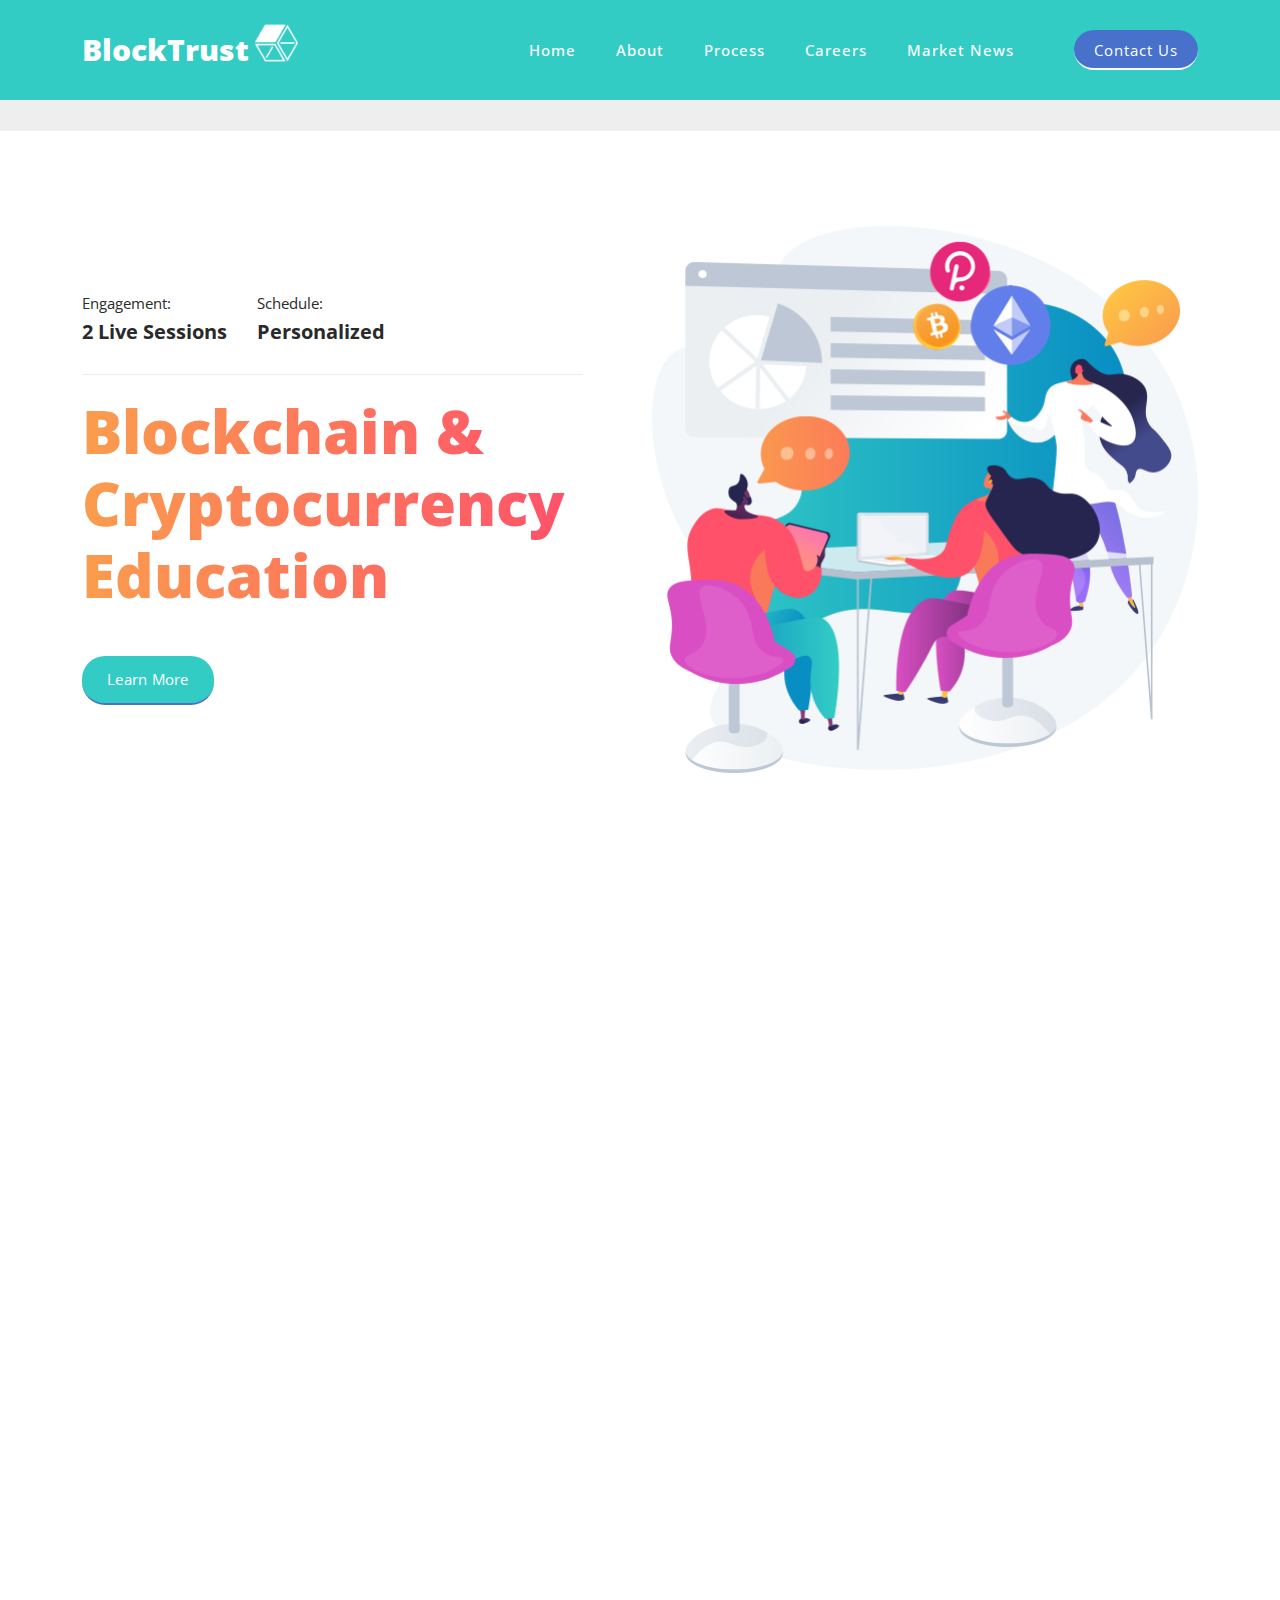
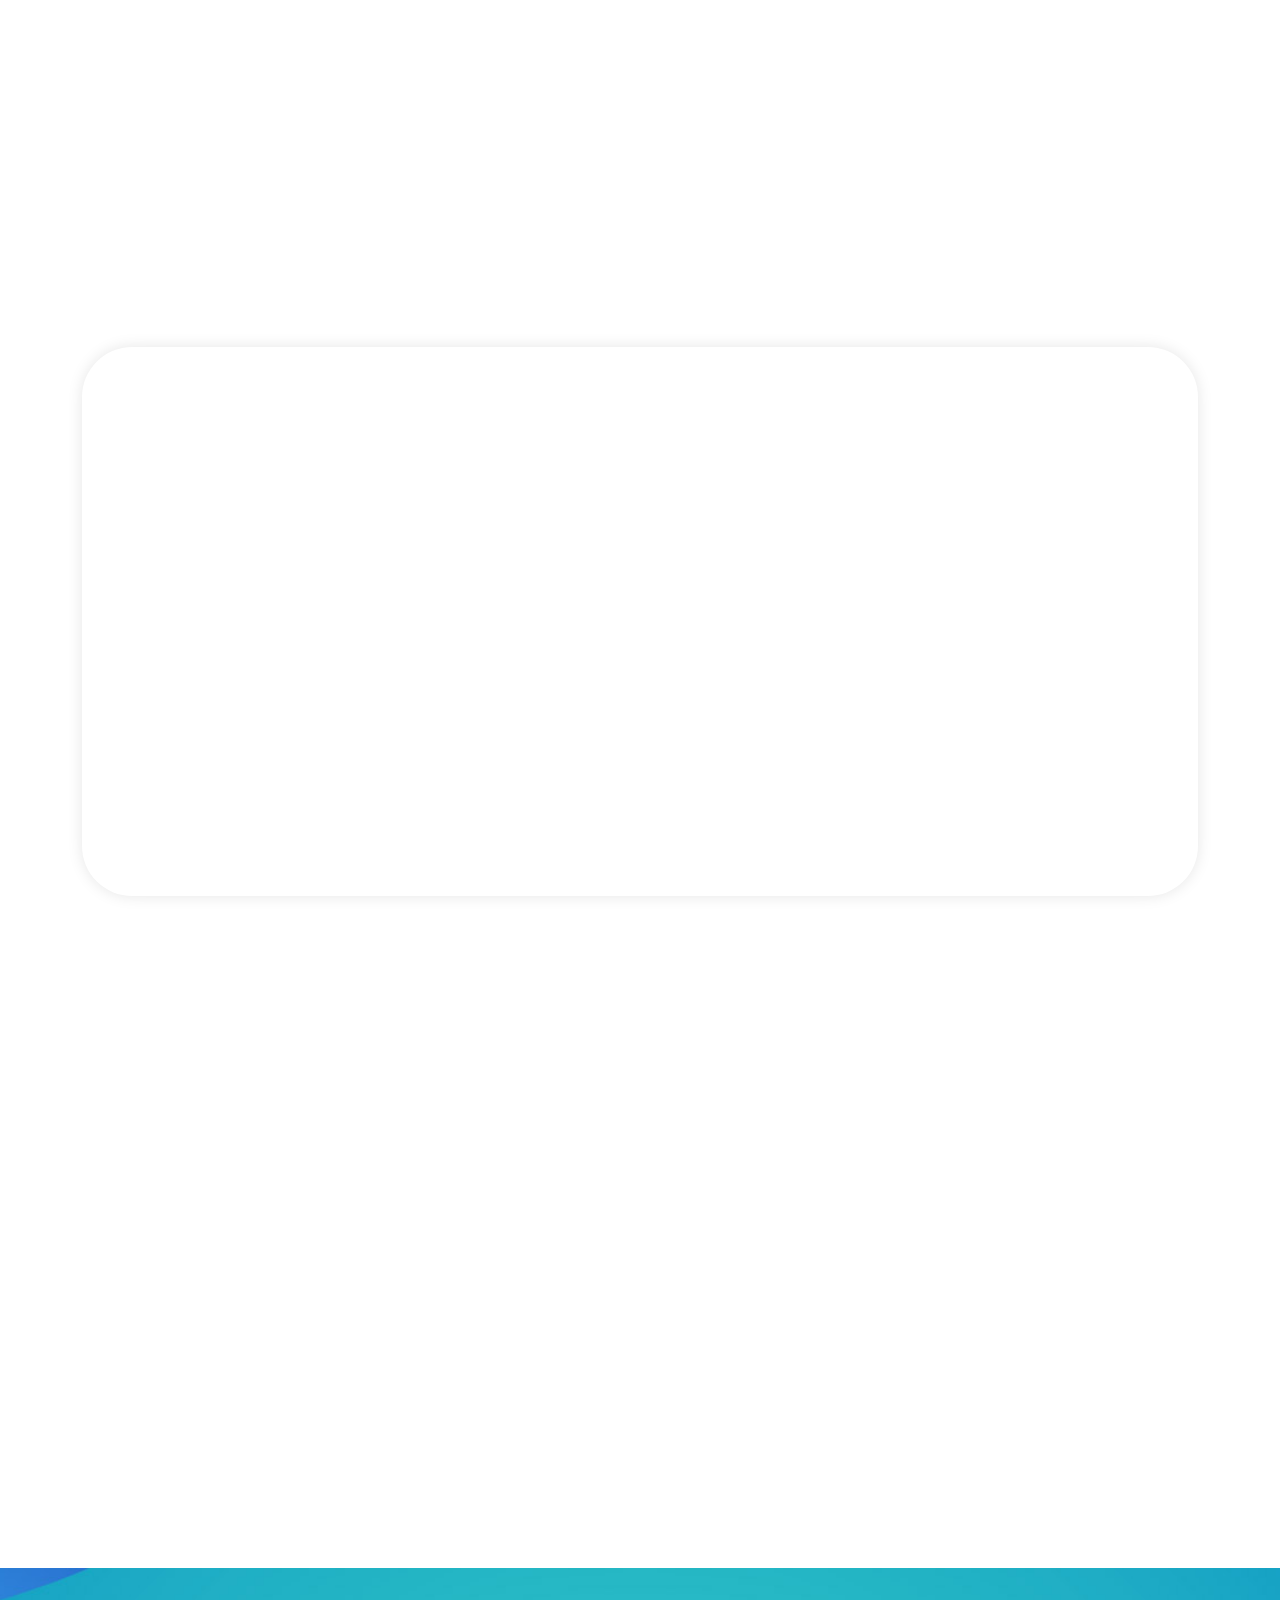
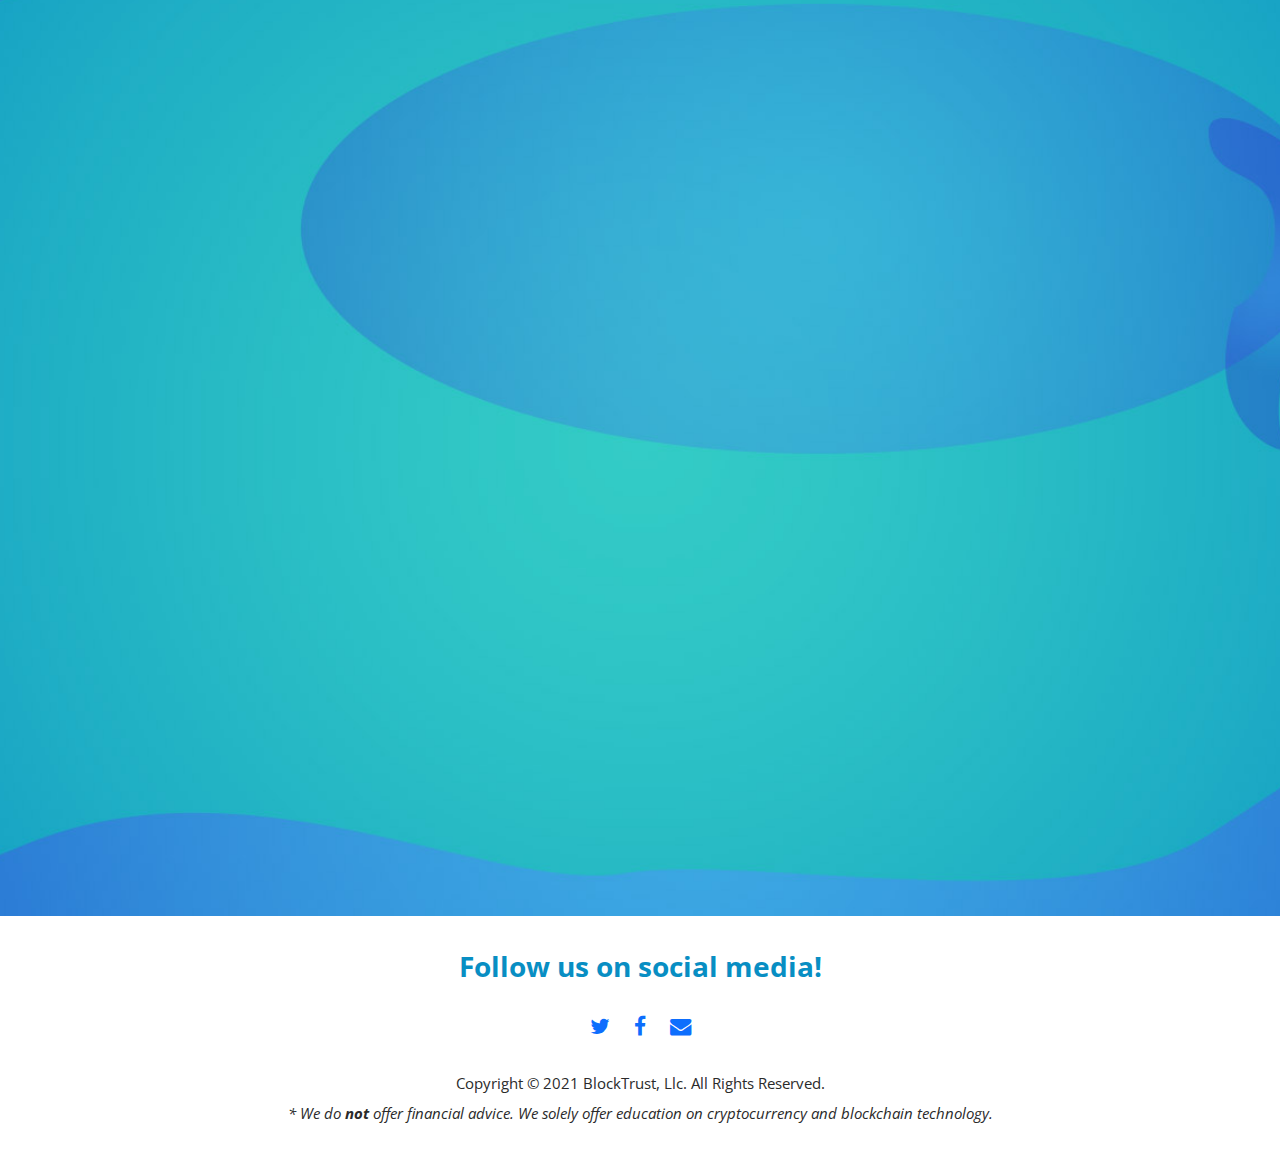
==== commit e02886bd: "updates" ====
--- a/index.html
+++ b/index.html
@@ -68,7 +68,7 @@
               <!--<li class="scroll-to-section"><a href="#services">Services</a></li>-->
               <!-- <li class="scroll-to-section"><a href="#news">Market News</a></li>--> 
               <li class="scroll-to-section"><a href="/careers">Careers</a></li> 
-                  <li class="scroll-to-section"><a href="/clients">Clients</a></li> 
+                  <!-- <li class="scroll-to-section"><a href="/clients">Clients</a></li> -->
               <li class="scroll-to-section"><a href="/blog">Market News</a></li> 
               <!-- <li class="scroll-to-section"><a href="#contact">Contact Us</a></li> --> 
               <li class="scroll-to-section"><div class="main-blue-button"><a href="#contact">Contact Us</a></div></li> 
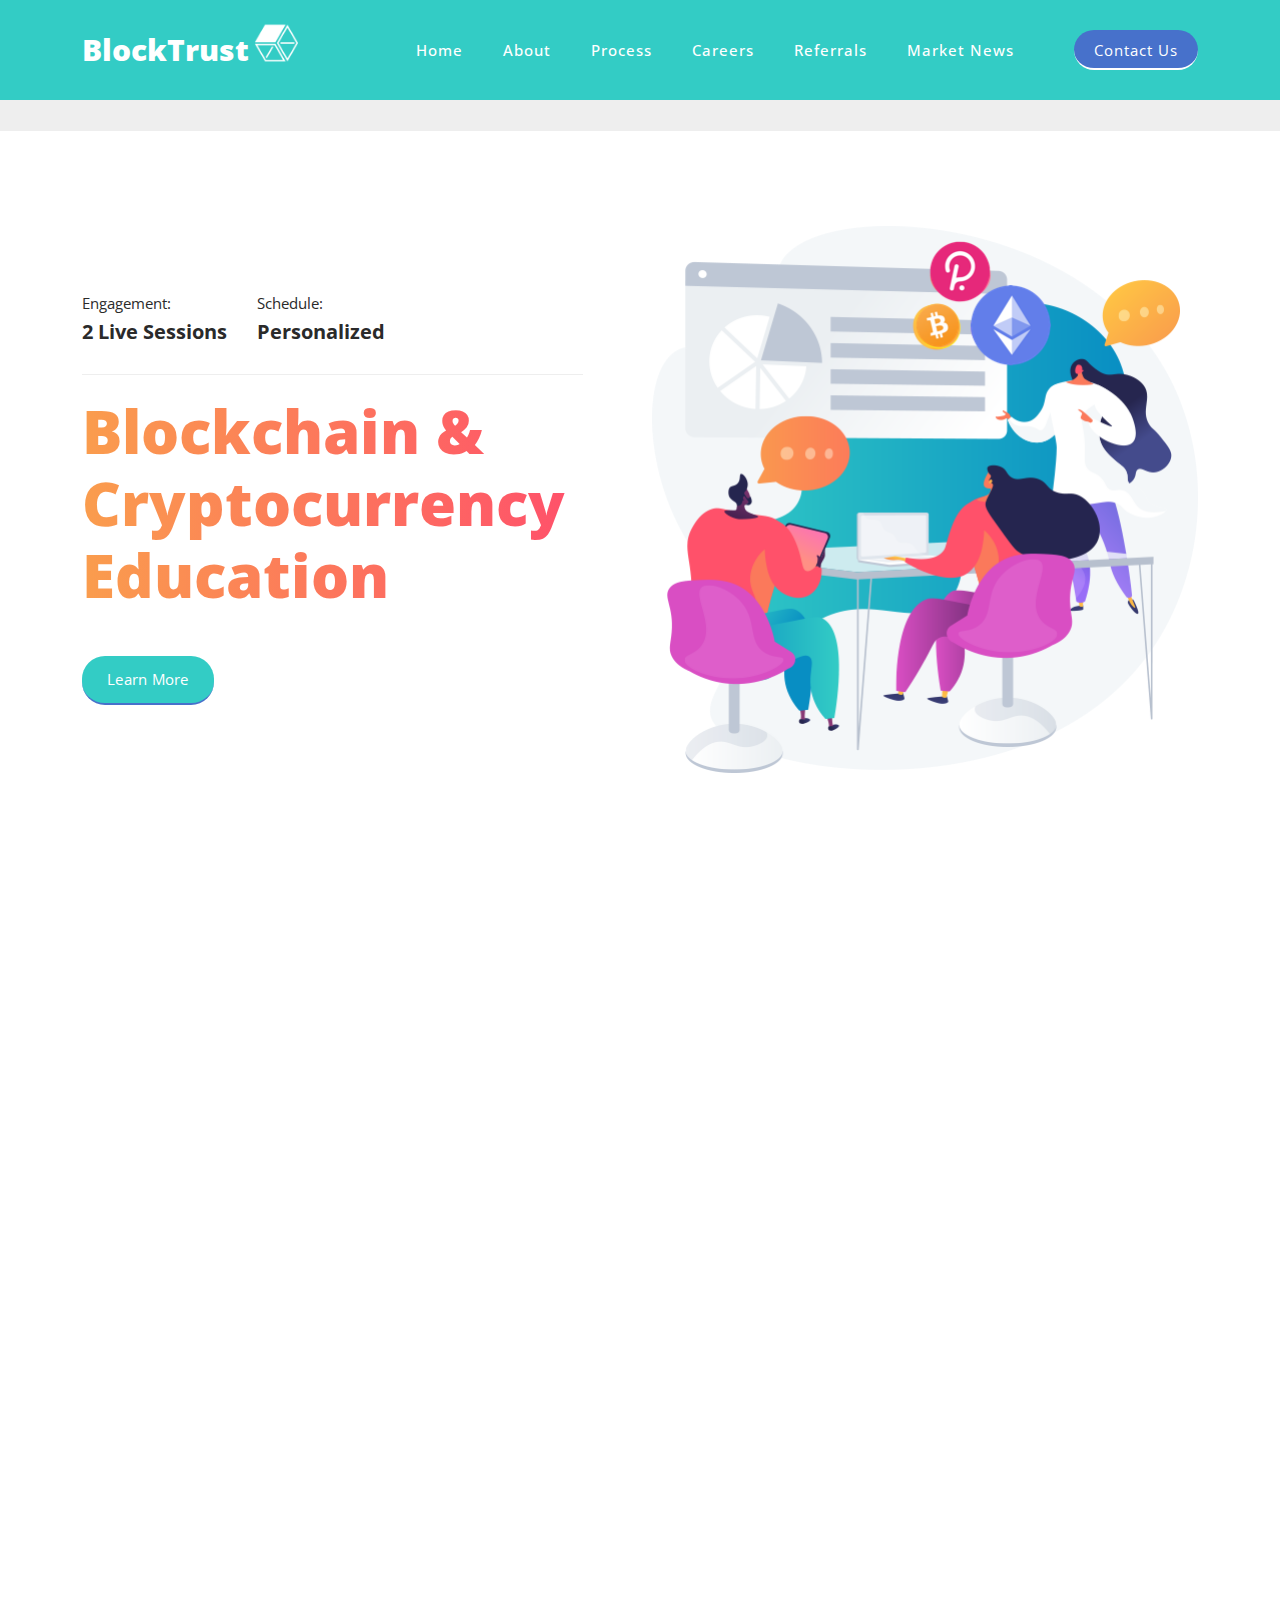
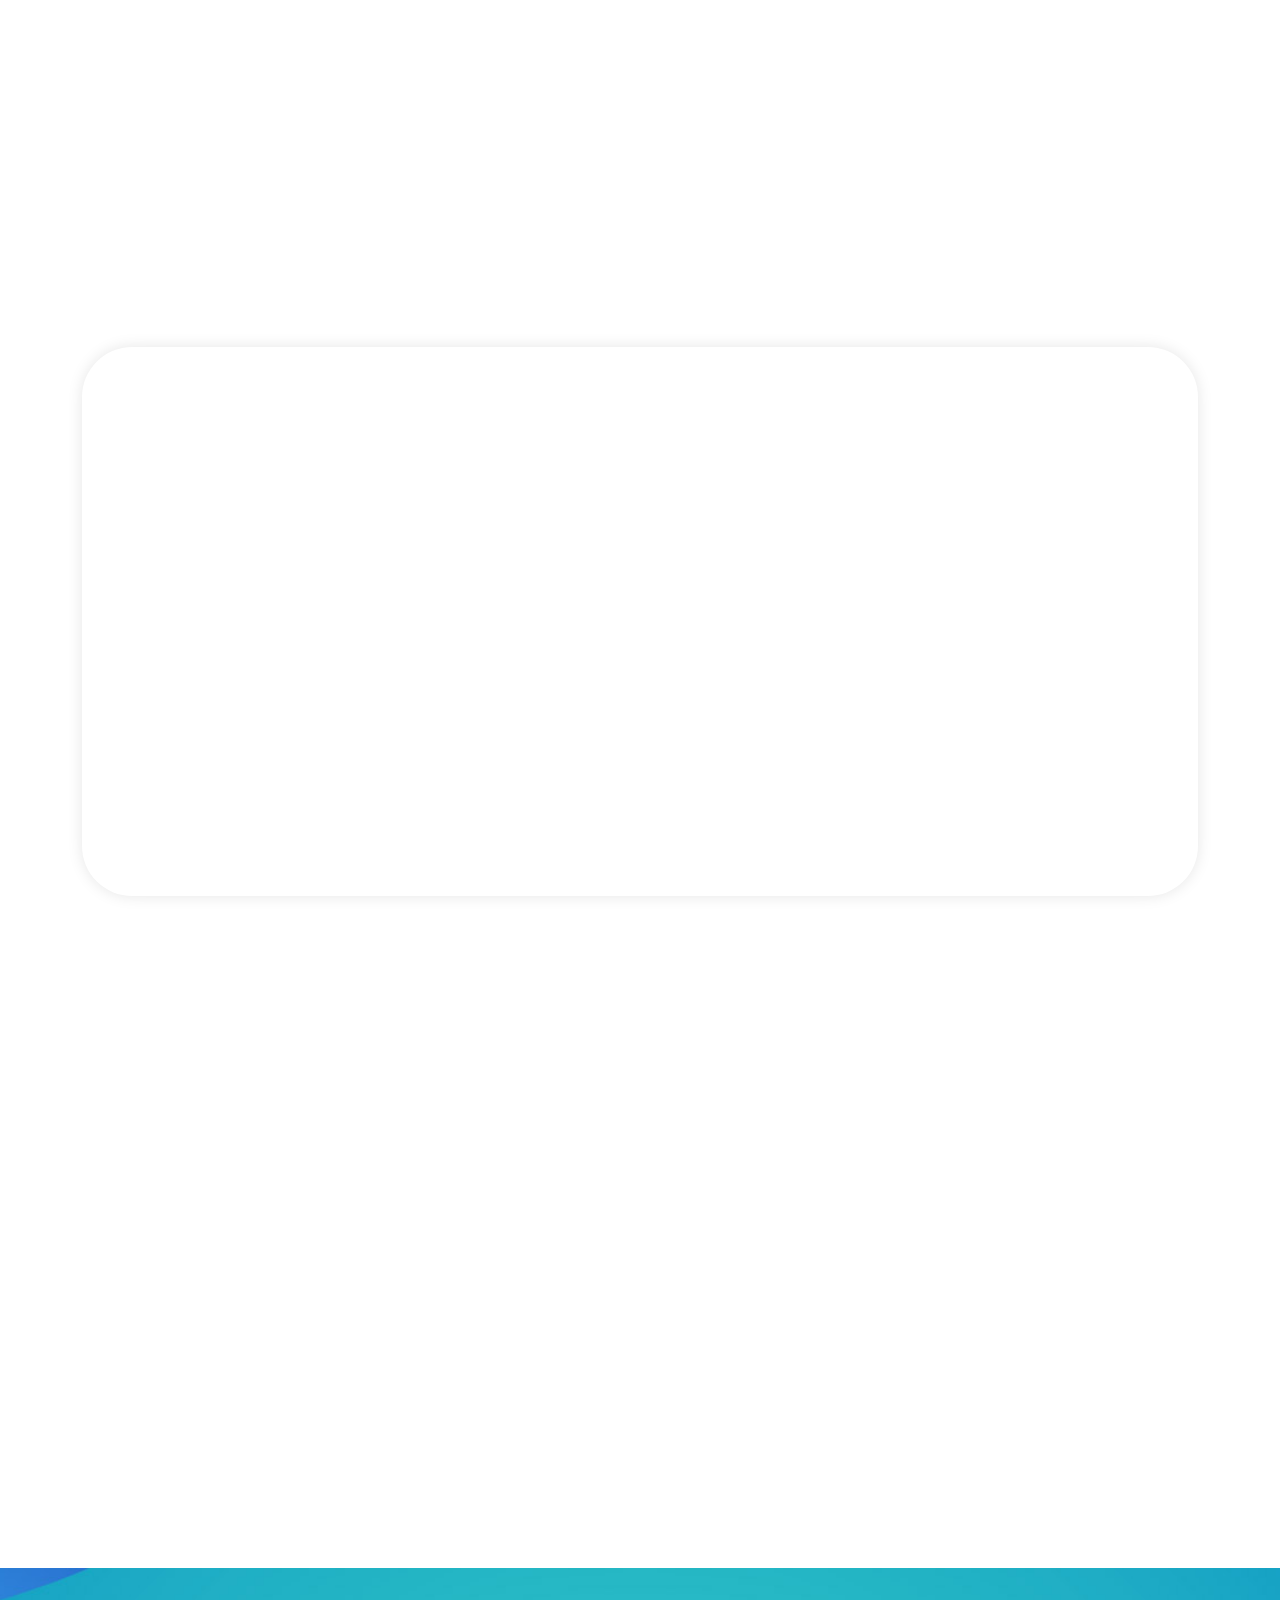
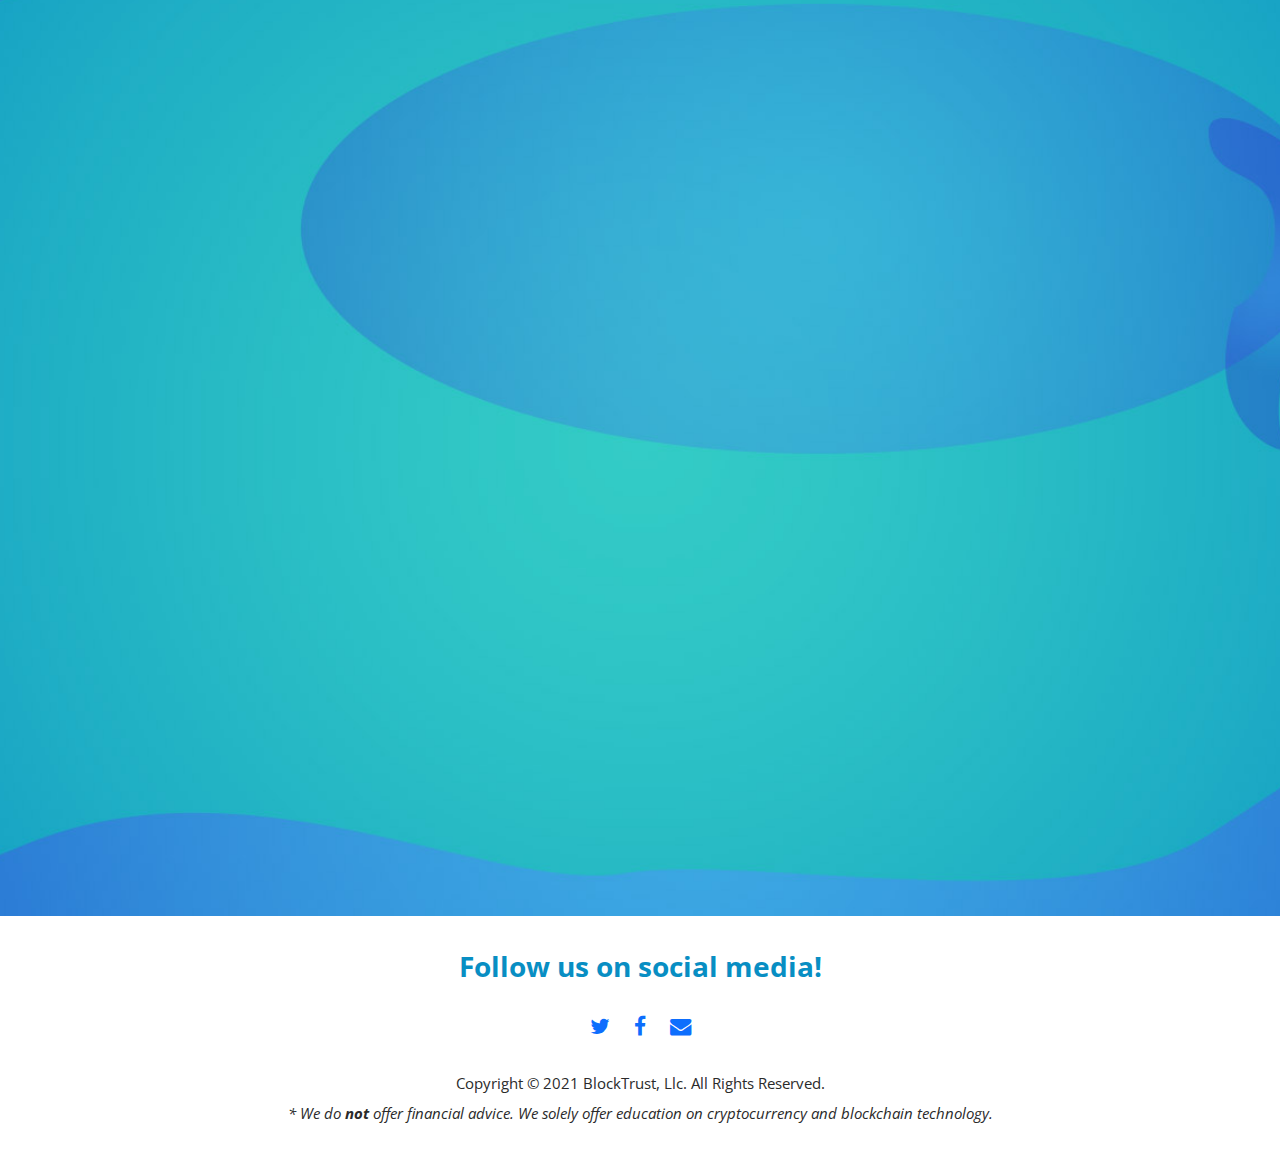
==== commit 79c7b7fd: "updates" ====
--- a/index.html
+++ b/index.html
@@ -68,6 +68,7 @@
               <!--<li class="scroll-to-section"><a href="#services">Services</a></li>-->
               <!-- <li class="scroll-to-section"><a href="#news">Market News</a></li>--> 
               <li class="scroll-to-section"><a href="/careers">Careers</a></li> 
+              <li class="scroll-to-section"><a href="/referrals">Referrals</a></li> 
                   <!-- <li class="scroll-to-section"><a href="/clients">Clients</a></li> -->
               <li class="scroll-to-section"><a href="/blog">Market News</a></li> 
               <!-- <li class="scroll-to-section"><a href="#contact">Contact Us</a></li> --> 
